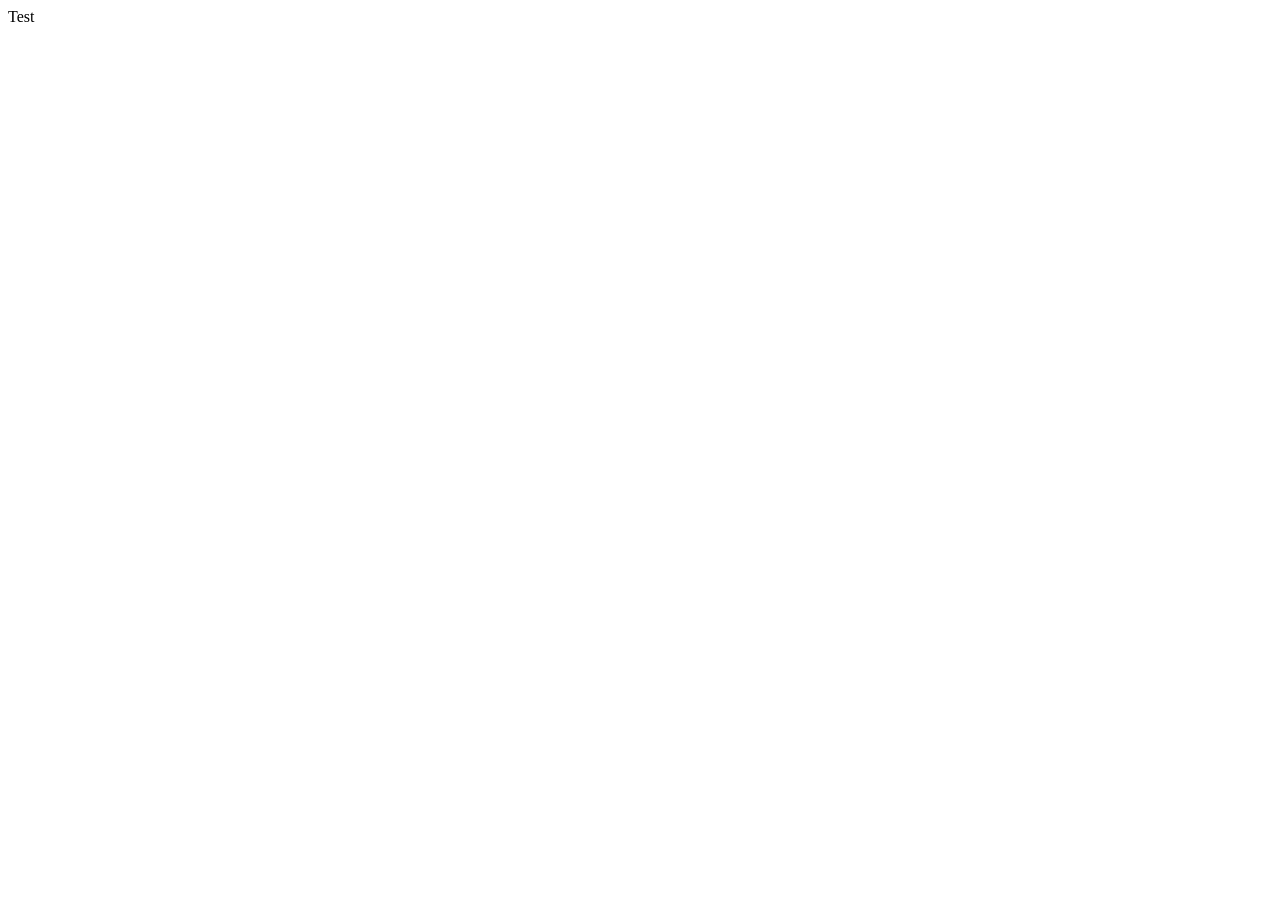
==== index.html @ 1e5e778c "Create file" ====
<!DOCTYPE html>
<html lang="de">
<head>
    <meta charset="UTF-8">
    <meta name="viewport" content="width=device-width, initial-scale=1.0">
    <title>Document</title>
</head>
<body>
    Test
</body>
</html>
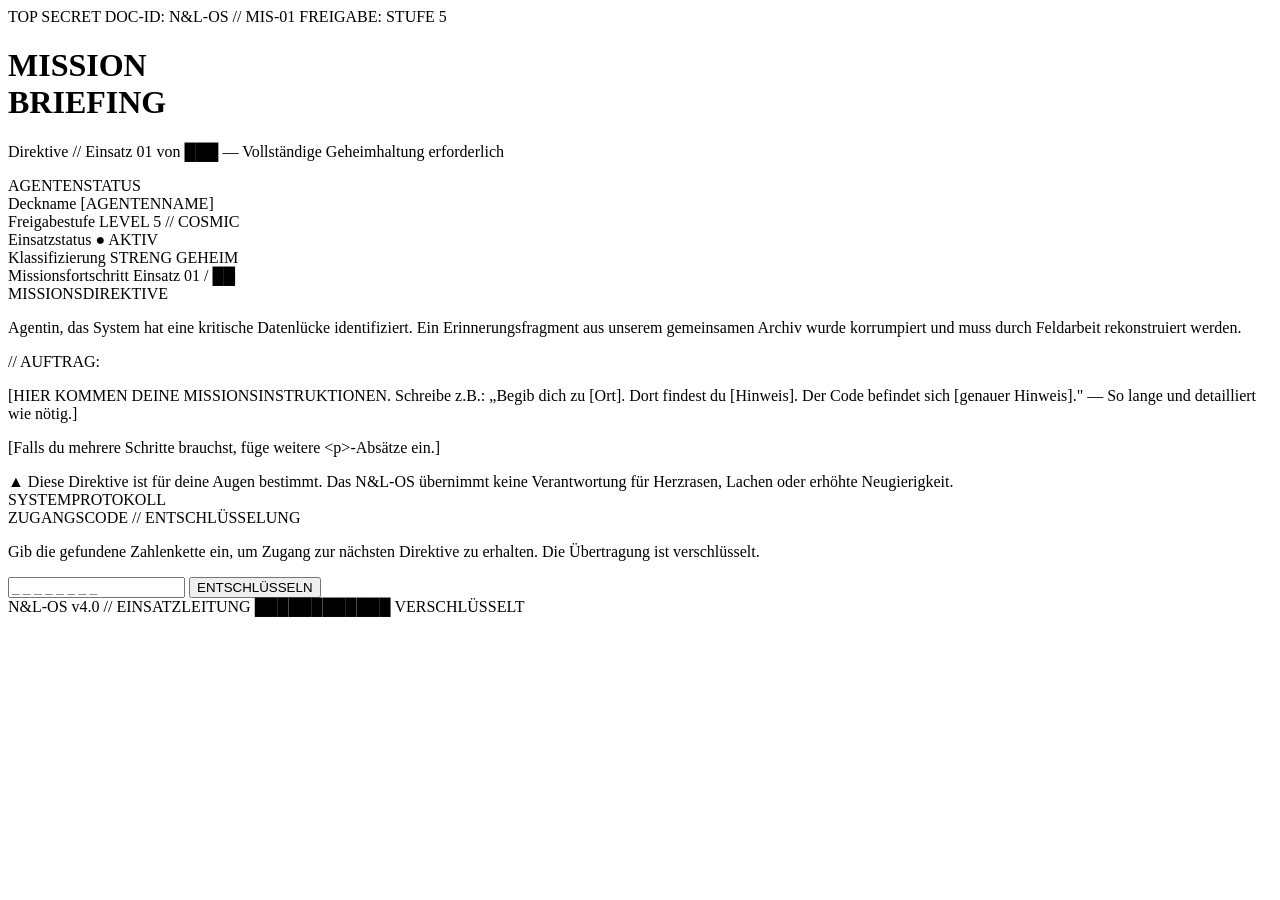
==== commit e8f4fc04: "html v1" ====
--- a/index.html
+++ b/index.html
@@ -3,9 +3,165 @@
 <head>
     <meta charset="UTF-8">
     <meta name="viewport" content="width=device-width, initial-scale=1.0">
-    <title>Document</title>
+
+    <!-- TODO: Ändere den Seitentitel nach Belieben -->
+    <title>CLASSIFIED // MISSION 01</title>
+
+    <link rel="preconnect" href="https://fonts.googleapis.com">
+    <link rel="preconnect" href="https://fonts.gstatic.com" crossorigin>
+    <link href="https://fonts.googleapis.com/css2?family=Share+Tech+Mono&family=Inter:wght@300;400;500&display=swap" rel="stylesheet">
+
+    <link rel="stylesheet" href="style.css">
 </head>
 <body>
-    Test
+
+<div class="scanlines"></div>
+
+<header>
+    <div class="header-bar">
+        <span class="stamp">TOP SECRET</span>
+
+        <!-- TODO: Ändere das Dokument-Label nach Belieben -->
+        <span class="doc-id">DOC-ID: N&L-OS // MIS-01</span>
+
+        <span class="clearance">FREIGABE: STUFE 5</span>
+    </div>
+
+    <!-- TODO: Passe den Titel an (z.B. Missionsname) -->
+    <h1>MISSION<br><span class="glow">BRIEFING</span></h1>
+
+    <p class="subtitle">
+        <!-- TODO: Untertitel anpassen - z.B. Missionscode oder kurze Beschreibung -->
+        Direktive // Einsatz 01 von <span class="redact">███</span> — Vollständige Geheimhaltung erforderlich
+    </p>
+</header>
+
+<main>
+
+    <!-- ── AGENTENSTATUS ─────────────────────────────────── -->
+    <section class="card">
+        <div class="card-label">AGENTENSTATUS</div>
+
+        <div class="agent-row">
+            <span class="col-label">Deckname</span>
+            <!-- TODO: Ersetze [AGENTENNAME] durch den Decknamen deiner Freundin,
+                 z.B. "NELL" oder einen anderen Spitznamen -->
+            <span class="col-value glow">[AGENTENNAME]</span>
+        </div>
+
+        <div class="agent-row">
+            <span class="col-label">Freigabestufe</span>
+            <span class="col-value">LEVEL 5 // COSMIC</span>
+        </div>
+
+        <div class="agent-row">
+            <span class="col-label">Einsatzstatus</span>
+            <span class="col-value blink">● AKTIV</span>
+        </div>
+
+        <div class="agent-row last">
+            <span class="col-label">Klassifizierung</span>
+            <span class="col-value">STRENG GEHEIM</span>
+        </div>
+
+        <div class="progress-block">
+            <div class="progress-labels">
+                <span>Missionsfortschritt</span>
+                <!-- TODO: Du kannst hier die Gesamtanzahl der Missionen anpassen -->
+                <span>Einsatz 01 / <span class="redact">██</span></span>
+            </div>
+            <div class="bar">
+                <!-- TODO: --target anpassen (z.B. bei 5 Missionen = 20% für Einsatz 1) -->
+                <div class="fill" style="--target: 10%"></div>
+            </div>
+        </div>
+    </section>
+
+    <!-- ── MISSIONSDIREKTIVE ─────────────────────────────── -->
+    <section class="card">
+        <div class="card-label">MISSIONSDIREKTIVE</div>
+
+        <!-- TODO: Hier die Missionsinstruktionen eintragen.
+             Erkläre deiner Freundin, was sie tun soll, um die Zahlenkette zu finden.
+             Die gefundene Zahlenkette ist dann der Code, den sie unten eingeben muss.
+
+             Tipps für Missionen:
+             - Eine Notiz unter einer bestimmten Sache verstecken
+             - Eine Zahl in einem Buch auf einer bestimmten Seite
+             - Ein Rätsel, das zur Zahl führt
+             - Eine Koordinate oder ein Datum in versteckter Form -->
+
+        <p>
+            Agentin, das System hat eine kritische Datenlücke identifiziert.
+            Ein Erinnerungsfragment aus unserem gemeinsamen Archiv wurde korrumpiert
+            und muss durch Feldarbeit rekonstruiert werden.
+        </p>
+
+        <p>
+            <span class="inline-label">// AUFTRAG:</span>
+        </p>
+
+        <p>
+            [HIER KOMMEN DEINE MISSIONSINSTRUKTIONEN. Schreibe z.B.:
+            „Begib dich zu [Ort]. Dort findest du [Hinweis]. Der Code
+            befindet sich [genauer Hinweis]." — So lange und detailliert
+            wie nötig.]
+        </p>
+
+        <p>
+            [Falls du mehrere Schritte brauchst, füge weitere &lt;p&gt;-Absätze ein.]
+        </p>
+
+        <!-- TODO: Passe die Warnung/den Hinweis am Ende nach Belieben an -->
+        <div class="warn-box">
+            <span class="warn-icon">▲</span>
+            Diese Direktive ist für deine Augen bestimmt. Das N&L-OS übernimmt
+            keine Verantwortung für Herzrasen, Lachen oder erhöhte Neugierigkeit.
+        </div>
+    </section>
+
+    <!-- ── SYSTEMPROTOKOLL ───────────────────────────────── -->
+    <section class="card">
+        <div class="card-label">SYSTEMPROTOKOLL</div>
+        <div id="terminal"></div>
+    </section>
+
+    <!-- ── ZUGANGSCODE ───────────────────────────────────── -->
+    <section class="card code-card">
+        <div class="card-label">ZUGANGSCODE // ENTSCHLÜSSELUNG</div>
+
+        <p class="code-hint">
+            Gib die gefundene Zahlenkette ein, um Zugang zur nächsten Direktive zu erhalten.
+            Die Übertragung ist verschlüsselt.
+        </p>
+
+        <div class="input-group">
+            <input
+                type="text"
+                id="codeInput"
+                inputmode="numeric"
+                placeholder="_ _ _ _ _ _ _ _"
+                autocomplete="off"
+                spellcheck="false"
+            >
+            <button id="submitBtn">ENTSCHLÜSSELN</button>
+        </div>
+
+        <div id="feedback" class="feedback" aria-live="polite"></div>
+    </section>
+
+</main>
+
+<footer>
+    <div class="footer-inner">
+        <!-- TODO: Diese Zeile kannst du nach Belieben anpassen -->
+        <span>N&L-OS v4.0 // EINSATZLEITUNG</span>
+        <span class="redact">████████████</span>
+        <span>VERSCHLÜSSELT</span>
+    </div>
+</footer>
+
+<script src="script.js"></script>
+
 </body>
 </html>
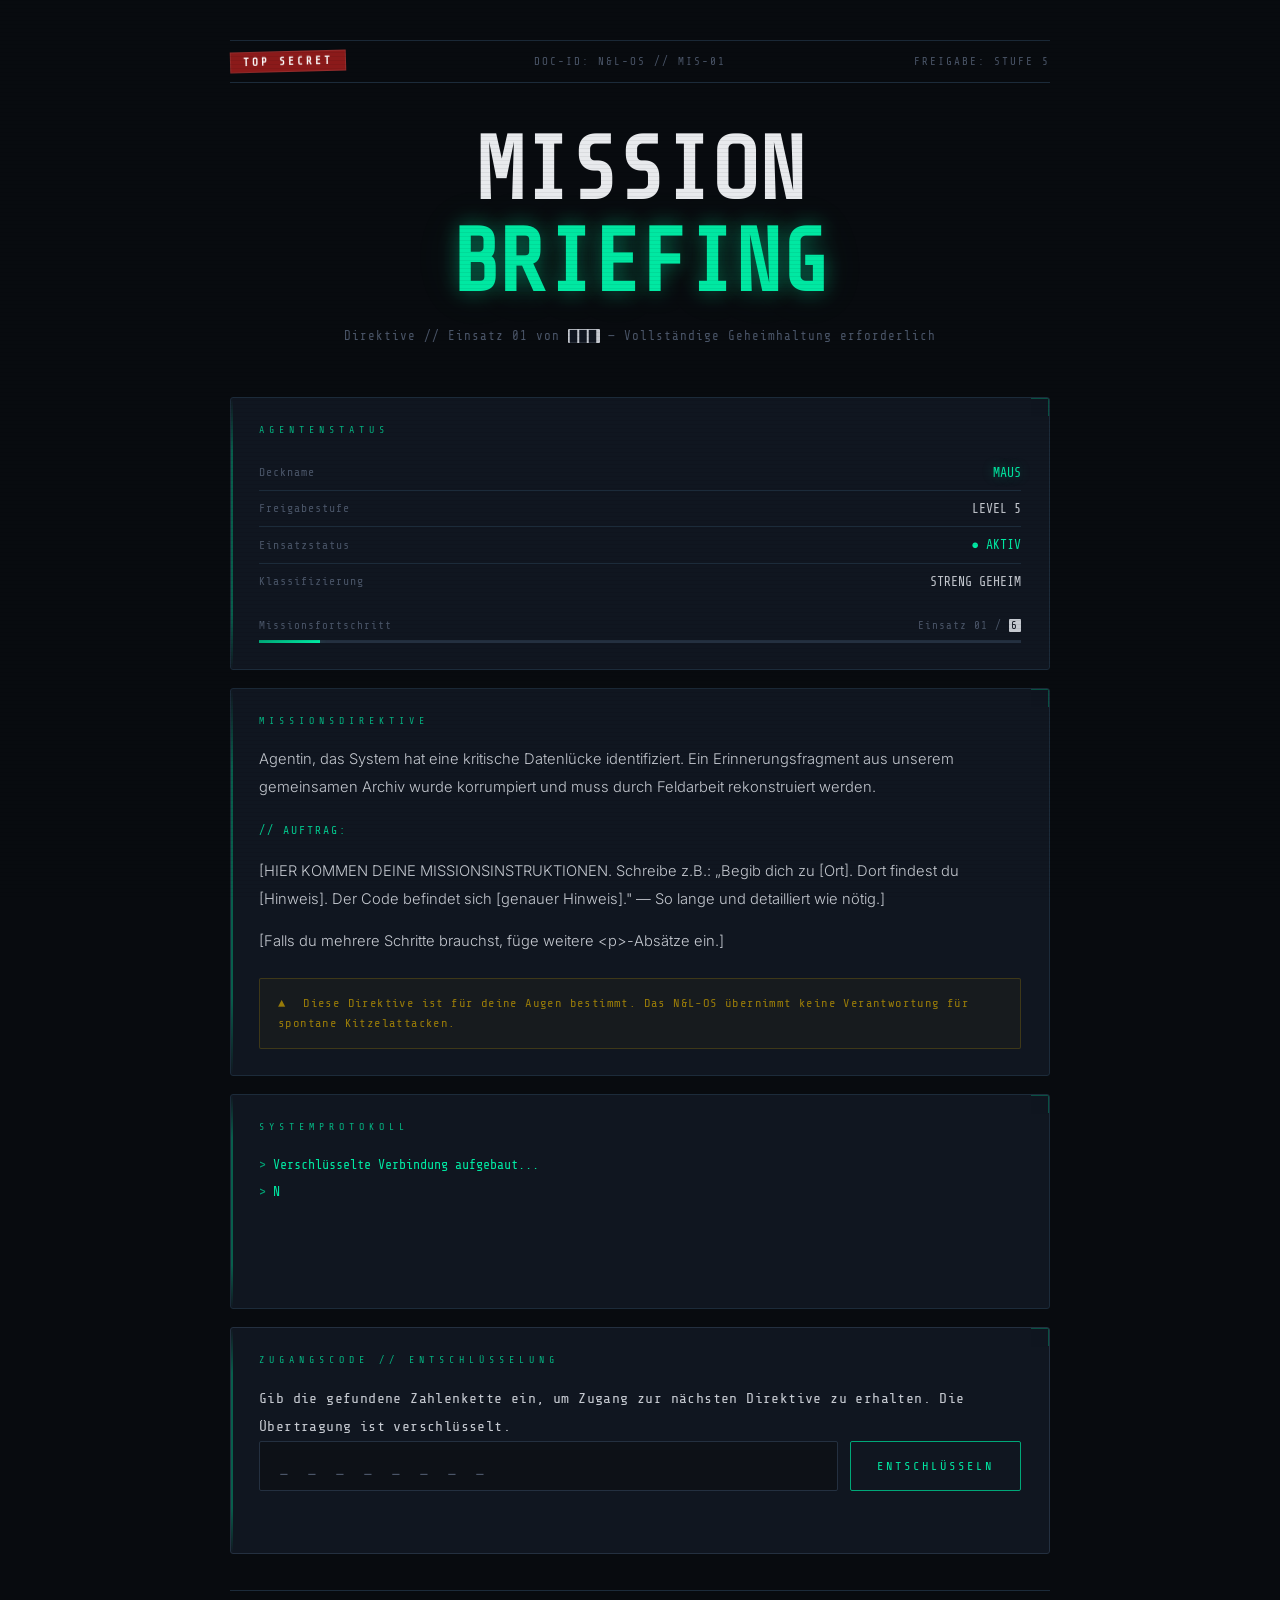
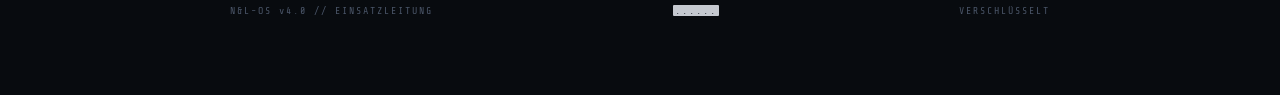
==== commit cf649ebf: "index v2" ====
--- a/index.html
+++ b/index.html
@@ -46,12 +46,12 @@
             <span class="col-label">Deckname</span>
             <!-- TODO: Ersetze [AGENTENNAME] durch den Decknamen deiner Freundin,
                  z.B. "NELL" oder einen anderen Spitznamen -->
-            <span class="col-value glow">[AGENTENNAME]</span>
+            <span class="col-value glow">MAUS</span>
         </div>
 
         <div class="agent-row">
             <span class="col-label">Freigabestufe</span>
-            <span class="col-value">LEVEL 5 // COSMIC</span>
+            <span class="col-value">LEVEL 5</span>
         </div>
 
         <div class="agent-row">
@@ -68,11 +68,11 @@
             <div class="progress-labels">
                 <span>Missionsfortschritt</span>
                 <!-- TODO: Du kannst hier die Gesamtanzahl der Missionen anpassen -->
-                <span>Einsatz 01 / <span class="redact">██</span></span>
+                <span>Einsatz 01 / <span class="redact">6</span></span>
             </div>
             <div class="bar">
                 <!-- TODO: --target anpassen (z.B. bei 5 Missionen = 20% für Einsatz 1) -->
-                <div class="fill" style="--target: 10%"></div>
+                <div class="fill" style="--target: 8%"></div>
             </div>
         </div>
     </section>
@@ -116,7 +116,7 @@
         <div class="warn-box">
             <span class="warn-icon">▲</span>
             Diese Direktive ist für deine Augen bestimmt. Das N&L-OS übernimmt
-            keine Verantwortung für Herzrasen, Lachen oder erhöhte Neugierigkeit.
+            keine Verantwortung für spontane Kitzelattacken.
         </div>
     </section>
 
@@ -156,7 +156,7 @@
     <div class="footer-inner">
         <!-- TODO: Diese Zeile kannst du nach Belieben anpassen -->
         <span>N&L-OS v4.0 // EINSATZLEITUNG</span>
-        <span class="redact">████████████</span>
+        <span class="redact">......</span>
         <span>VERSCHLÜSSELT</span>
     </div>
 </footer>
--- a/style.css
+++ b/style.css
@@ -0,0 +1,446 @@
+/* ============================================================
+   FARBPALETTE & DESIGN-VARIABLEN
+   TODO: Hier kannst du Farben anpassen:
+   --signal = Akzentfarbe (aktuell: Cyan-Grün)
+   --void   = Hintergrundfarbe (aktuell: Fast-Schwarz)
+   ============================================================ */
+:root {
+    --void:         #080B0F;
+    --deep:         #0D1117;
+    --panel:        #101620;
+    --border:       #1C2B3A;
+    --wire:         #243040;
+    --signal:       #00E8A2;
+    --signal-dim:   #00A878;
+    --signal-glow:  rgba(0, 232, 162, 0.12);
+    --paper:        #C5C9D0;
+    --paper-bright: #E8EAED;
+    --muted:        #4A5568;
+    --danger:       #FF3B30;
+    --danger-glow:  rgba(255, 59, 48, 0.12);
+    --warn:         #C9A000;
+    --stamp-red:    #8B1A1A;
+}
+
+/* ── Reset ───────────────────────────────────────────────── */
+*, *::before, *::after {
+    margin: 0;
+    padding: 0;
+    box-sizing: border-box;
+}
+
+/* ── Basis ───────────────────────────────────────────────── */
+body {
+    background: var(--void);
+    color: var(--paper);
+    font-family: 'Inter', sans-serif;
+    font-weight: 300;
+    min-height: 100vh;
+    padding: 40px 20px 80px;
+    overflow-x: hidden;
+}
+
+/* ── Scanlines-Overlay ───────────────────────────────────── */
+/* Subtile horizontale Linien für den Bildschirm-Effekt */
+.scanlines {
+    position: fixed;
+    inset: 0;
+    pointer-events: none;
+    z-index: 9999;
+    background: repeating-linear-gradient(
+        0deg,
+        transparent,
+        transparent 3px,
+        rgba(0, 0, 0, 0.06) 3px,
+        rgba(0, 0, 0, 0.06) 4px
+    );
+}
+
+/* ── Header ──────────────────────────────────────────────── */
+header {
+    max-width: 820px;
+    margin: 0 auto 50px;
+    text-align: center;
+    animation: fadeUp 0.9s ease forwards;
+}
+
+.header-bar {
+    display: flex;
+    justify-content: space-between;
+    align-items: center;
+    border-top: 1px solid var(--border);
+    border-bottom: 1px solid var(--border);
+    padding: 10px 0;
+    margin-bottom: 42px;
+    font-family: 'Share Tech Mono', monospace;
+    font-size: 0.68rem;
+    color: var(--muted);
+    letter-spacing: 2px;
+    flex-wrap: wrap;
+    gap: 8px;
+}
+
+/* Roter "TOP SECRET"-Stempel */
+.stamp {
+    background: var(--stamp-red);
+    color: #fff;
+    padding: 3px 12px;
+    font-family: 'Share Tech Mono', monospace;
+    font-size: 0.68rem;
+    font-weight: bold;
+    letter-spacing: 3px;
+    display: inline-block;
+    transform: rotate(-1.5deg);
+    border: 1px solid rgba(255, 255, 255, 0.08);
+}
+
+.doc-id  { color: var(--muted); }
+.clearance { color: var(--muted); }
+
+/* Großer Titel */
+h1 {
+    font-family: 'Share Tech Mono', monospace;
+    font-size: clamp(2.6rem, 8vw, 5.5rem);
+    line-height: 1.05;
+    letter-spacing: -1px;
+    color: var(--paper-bright);
+}
+
+h1 .glow {
+    color: var(--signal);
+    text-shadow:
+        0 0 20px rgba(0, 232, 162, 0.4),
+        0 0 50px rgba(0, 232, 162, 0.1);
+}
+
+.subtitle {
+    margin-top: 16px;
+    color: var(--muted);
+    font-family: 'Share Tech Mono', monospace;
+    font-size: 0.78rem;
+    letter-spacing: 1px;
+    line-height: 1.7;
+}
+
+/* ── Karten ──────────────────────────────────────────────── */
+main {
+    max-width: 820px;
+    margin: 0 auto;
+    display: flex;
+    flex-direction: column;
+    gap: 18px;
+}
+
+.card {
+    background: var(--panel);
+    border: 1px solid var(--border);
+    border-radius: 3px;
+    padding: 26px 28px;
+    position: relative;
+    overflow: hidden;
+    animation: fadeUp 0.9s ease forwards;
+}
+
+/* Linker Akzentstreifen */
+.card::before {
+    content: '';
+    position: absolute;
+    top: 0; left: 0;
+    width: 2px;
+    height: 100%;
+    background: linear-gradient(
+        180deg,
+        transparent,
+        var(--signal-dim) 20%,
+        var(--signal-dim) 80%,
+        transparent
+    );
+    opacity: 0.5;
+}
+
+/* Subtile Ecke oben-rechts */
+.card::after {
+    content: '';
+    position: absolute;
+    top: 0; right: 0;
+    width: 18px;
+    height: 18px;
+    border-top: 1px solid var(--signal-dim);
+    border-right: 1px solid var(--signal-dim);
+    opacity: 0.4;
+}
+
+/* Karten-Beschriftung (Kategorie oben) */
+.card-label {
+    font-family: 'Share Tech Mono', monospace;
+    font-size: 0.62rem;
+    letter-spacing: 5px;
+    color: var(--signal);
+    opacity: 0.75;
+    margin-bottom: 20px;
+}
+
+/* ── Agentenstatus-Reihen ────────────────────────────────── */
+.agent-row {
+    display: flex;
+    justify-content: space-between;
+    align-items: center;
+    padding: 10px 0;
+    border-bottom: 1px solid var(--border);
+    font-family: 'Share Tech Mono', monospace;
+    font-size: 0.82rem;
+}
+
+.agent-row.last { border-bottom: none; }
+
+.col-label {
+    color: var(--muted);
+    font-size: 0.72rem;
+    letter-spacing: 1px;
+}
+
+.col-value { color: var(--paper); }
+
+.glow {
+    color: var(--signal);
+    text-shadow: 0 0 12px rgba(0, 232, 162, 0.35);
+}
+
+/* Blinkender Aktiv-Status */
+.blink {
+    color: var(--signal);
+    animation: blink 1.4s step-end infinite;
+}
+
+/* Fortschrittsbalken */
+.progress-block  { margin-top: 20px; }
+
+.progress-labels {
+    display: flex;
+    justify-content: space-between;
+    font-family: 'Share Tech Mono', monospace;
+    font-size: 0.68rem;
+    color: var(--muted);
+    letter-spacing: 1px;
+    margin-bottom: 8px;
+}
+
+.bar {
+    height: 3px;
+    background: var(--wire);
+    border-radius: 0;
+    overflow: hidden;
+}
+
+.fill {
+    height: 100%;
+    width: 0;
+    background: linear-gradient(90deg, var(--signal-dim), var(--signal));
+    box-shadow: 0 0 8px rgba(0, 232, 162, 0.3);
+    animation: fillBar 2.2s ease forwards;
+}
+
+/* ── Missionsdirektive ───────────────────────────────────── */
+.card p {
+    line-height: 1.9;
+    margin-bottom: 14px;
+    color: var(--paper);
+    font-size: 0.92rem;
+    font-weight: 300;
+}
+
+.card p:last-of-type { margin-bottom: 0; }
+
+/* Inline-Kategorie-Label innerhalb des Textes */
+.inline-label {
+    font-family: 'Share Tech Mono', monospace;
+    font-size: 0.72rem;
+    color: var(--signal);
+    letter-spacing: 2px;
+    opacity: 0.85;
+}
+
+/* Warn-/Hinweis-Box */
+.warn-box {
+    margin-top: 22px;
+    padding: 14px 18px;
+    border: 1px solid rgba(201, 160, 0, 0.22);
+    background: rgba(201, 160, 0, 0.04);
+    font-family: 'Share Tech Mono', monospace;
+    font-size: 0.76rem;
+    color: rgba(201, 160, 0, 0.72);
+    border-radius: 2px;
+    letter-spacing: 0.4px;
+    line-height: 1.7;
+}
+
+.warn-icon { margin-right: 10px; }
+
+/* ── Zensur-Balken ("REDACT") ────────────────────────────── */
+/* Text ist gleiche Farbe wie Hintergrund → unsichtbar unter schwarzem Balken */
+.redact {
+    background: var(--paper);
+    color: var(--panel);
+    border-radius: 1px;
+    letter-spacing: 2px;
+    padding: 0 2px;
+    user-select: none;
+    cursor: not-allowed;
+}
+
+/* ── Terminal ────────────────────────────────────────────── */
+#terminal {
+    font-family: 'Share Tech Mono', monospace;
+    font-size: 0.83rem;
+    min-height: 130px;
+    line-height: 2;
+    color: var(--signal);
+}
+
+#terminal .dim { color: var(--signal-dim); }
+
+/* ── Zugangscode-Eingabe ─────────────────────────────────── */
+.code-card { border-color: var(--wire); }
+
+.code-hint {
+    font-family: 'Share Tech Mono', monospace;
+    font-size: 0.75rem;
+    color: var(--muted);
+    line-height: 1.7;
+    margin-bottom: 22px;
+    letter-spacing: 0.4px;
+}
+
+.input-group {
+    display: flex;
+    gap: 12px;
+    flex-wrap: wrap;
+}
+
+#codeInput {
+    flex: 1;
+    min-width: 200px;
+    background: var(--deep);
+    border: 1px solid var(--wire);
+    border-radius: 2px;
+    padding: 14px 20px;
+    color: var(--signal);
+    font-family: 'Share Tech Mono', monospace;
+    font-size: 1.1rem;
+    letter-spacing: 8px;
+    outline: none;
+    transition: border-color 0.25s, box-shadow 0.25s;
+    caret-color: var(--signal);
+}
+
+#codeInput:focus {
+    border-color: var(--signal-dim);
+    box-shadow:
+        0 0 0 1px var(--signal-dim),
+        0 0 18px var(--signal-glow);
+}
+
+#codeInput::placeholder {
+    color: var(--muted);
+    letter-spacing: 6px;
+    font-size: 0.9rem;
+}
+
+/* Eingabe bei Fehler rot umrahmen */
+#codeInput.input-error {
+    border-color: var(--danger);
+    box-shadow: 0 0 0 1px var(--danger), 0 0 14px var(--danger-glow);
+}
+
+#submitBtn {
+    background: transparent;
+    border: 1px solid var(--signal-dim);
+    color: var(--signal);
+    font-family: 'Share Tech Mono', monospace;
+    font-size: 0.75rem;
+    letter-spacing: 3px;
+    padding: 14px 26px;
+    border-radius: 2px;
+    cursor: pointer;
+    transition: background 0.2s, box-shadow 0.2s;
+    white-space: nowrap;
+}
+
+#submitBtn:hover {
+    background: var(--signal-glow);
+    box-shadow: 0 0 14px var(--signal-glow);
+}
+
+#submitBtn:disabled {
+    opacity: 0.4;
+    cursor: not-allowed;
+}
+
+/* Feedback-Nachricht unter dem Eingabefeld */
+.feedback {
+    margin-top: 14px;
+    font-family: 'Share Tech Mono', monospace;
+    font-size: 0.78rem;
+    min-height: 22px;
+    letter-spacing: 1px;
+}
+
+.feedback.error   { color: var(--danger); animation: shake 0.4s ease; }
+.feedback.success { color: var(--signal); }
+
+/* ── Footer ──────────────────────────────────────────────── */
+footer {
+    max-width: 820px;
+    margin: 36px auto 0;
+    border-top: 1px solid var(--border);
+    padding-top: 14px;
+}
+
+.footer-inner {
+    display: flex;
+    justify-content: space-between;
+    font-family: 'Share Tech Mono', monospace;
+    font-size: 0.62rem;
+    color: var(--muted);
+    letter-spacing: 2px;
+    flex-wrap: wrap;
+    gap: 8px;
+}
+
+/* ── Animationen ─────────────────────────────────────────── */
+@keyframes fillBar {
+    from  { width: 0; }
+    to    { width: var(--target); }
+}
+
+@keyframes blink {
+    0%, 100% { opacity: 1; }
+    50%       { opacity: 0.1; }
+}
+
+@keyframes shake {
+    0%, 100% { transform: translateX(0); }
+    20%       { transform: translateX(-7px); }
+    40%       { transform: translateX(7px); }
+    60%       { transform: translateX(-4px); }
+    80%       { transform: translateX(4px); }
+}
+
+@keyframes fadeUp {
+    from { opacity: 0; transform: translateY(14px); }
+    to   { opacity: 1; transform: translateY(0); }
+}
+
+/* ── Responsive ──────────────────────────────────────────── */
+@media (max-width: 500px) {
+    body { padding: 24px 14px 60px; }
+
+    .header-bar {
+        flex-direction: column;
+        align-items: flex-start;
+        gap: 6px;
+    }
+
+    .input-group { flex-direction: column; }
+    #submitBtn   { width: 100%; text-align: center; }
+}
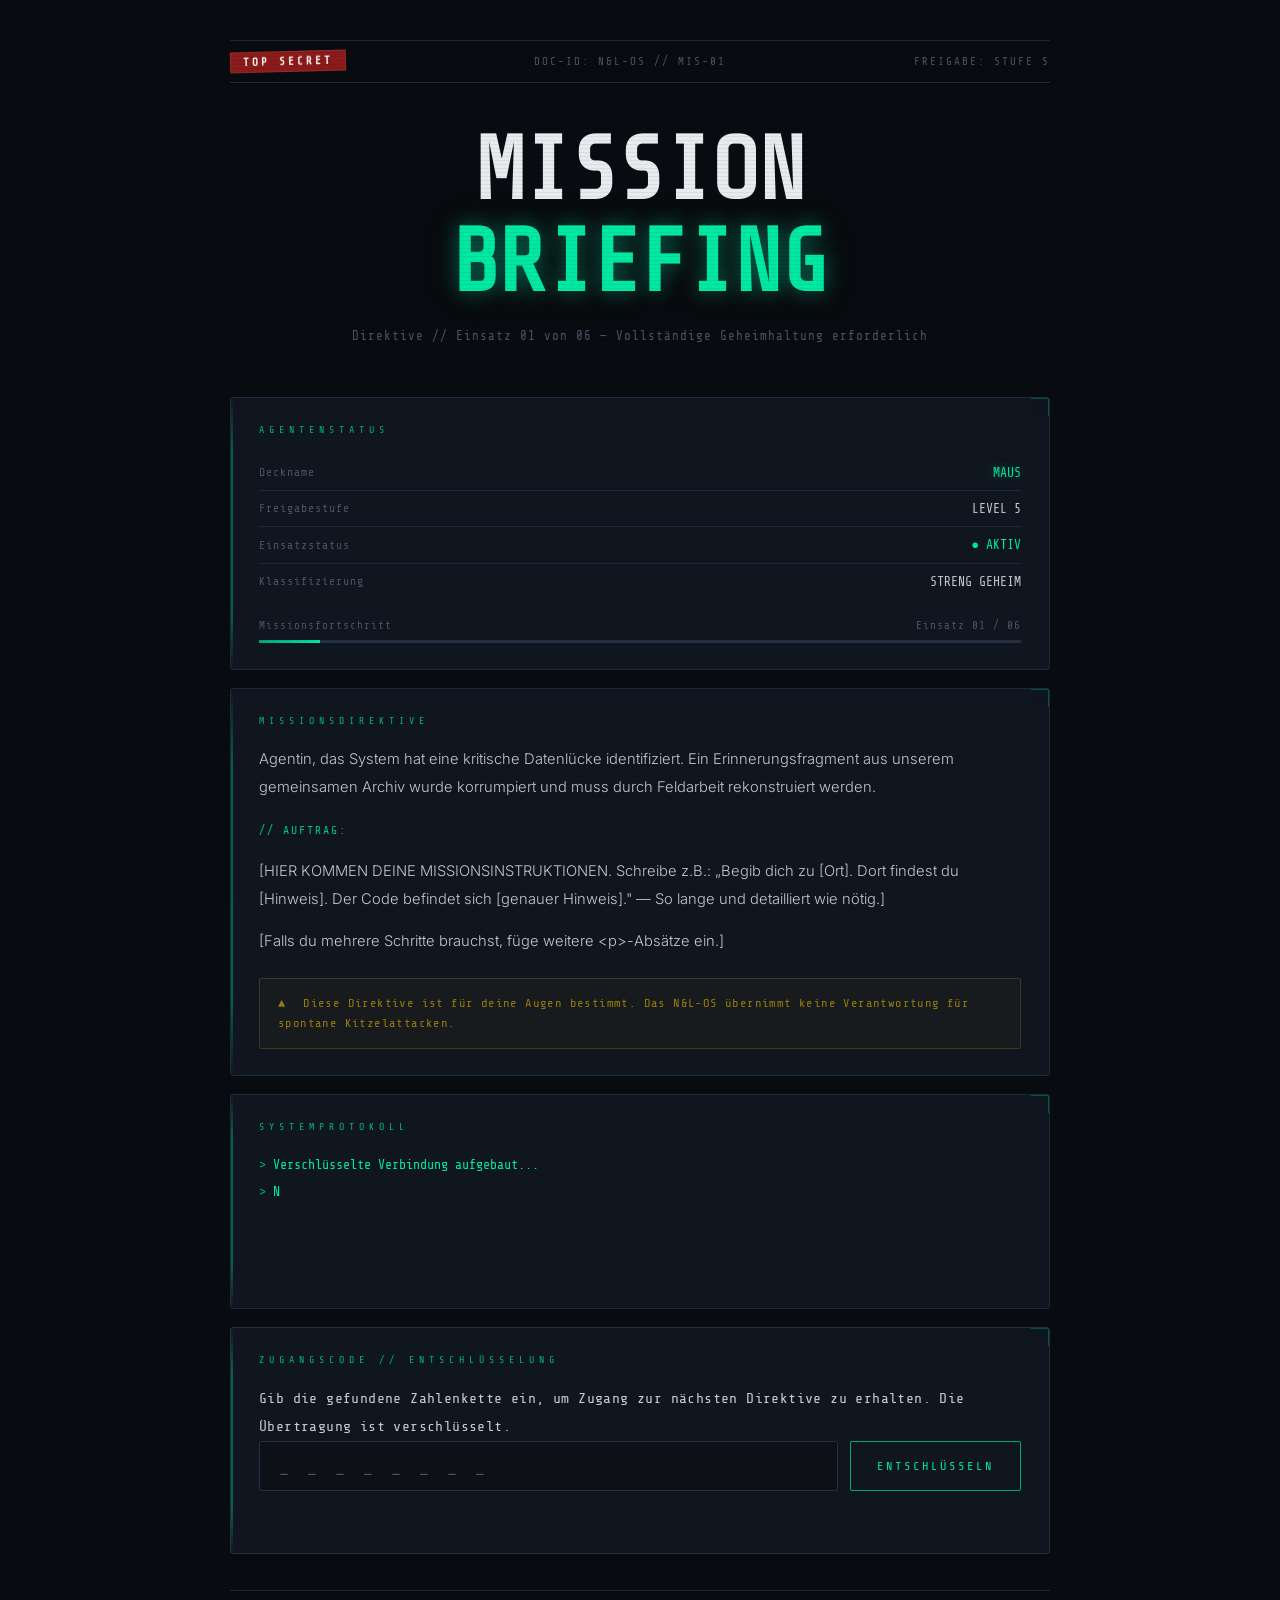
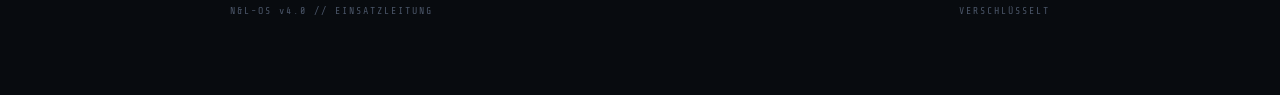
==== commit 9308bb5a: "index v3" ====
--- a/index.html
+++ b/index.html
@@ -32,7 +32,7 @@
 
     <p class="subtitle">
         <!-- TODO: Untertitel anpassen - z.B. Missionscode oder kurze Beschreibung -->
-        Direktive // Einsatz 01 von <span class="redact">███</span> — Vollständige Geheimhaltung erforderlich
+        Direktive // Einsatz 01 von 06 — Vollständige Geheimhaltung erforderlich
     </p>
 </header>
 
@@ -68,7 +68,7 @@
             <div class="progress-labels">
                 <span>Missionsfortschritt</span>
                 <!-- TODO: Du kannst hier die Gesamtanzahl der Missionen anpassen -->
-                <span>Einsatz 01 / <span class="redact">6</span></span>
+                <span>Einsatz 01 / 06</span>
             </div>
             <div class="bar">
                 <!-- TODO: --target anpassen (z.B. bei 5 Missionen = 20% für Einsatz 1) -->
@@ -156,7 +156,6 @@
     <div class="footer-inner">
         <!-- TODO: Diese Zeile kannst du nach Belieben anpassen -->
         <span>N&L-OS v4.0 // EINSATZLEITUNG</span>
-        <span class="redact">......</span>
         <span>VERSCHLÜSSELT</span>
     </div>
 </footer>
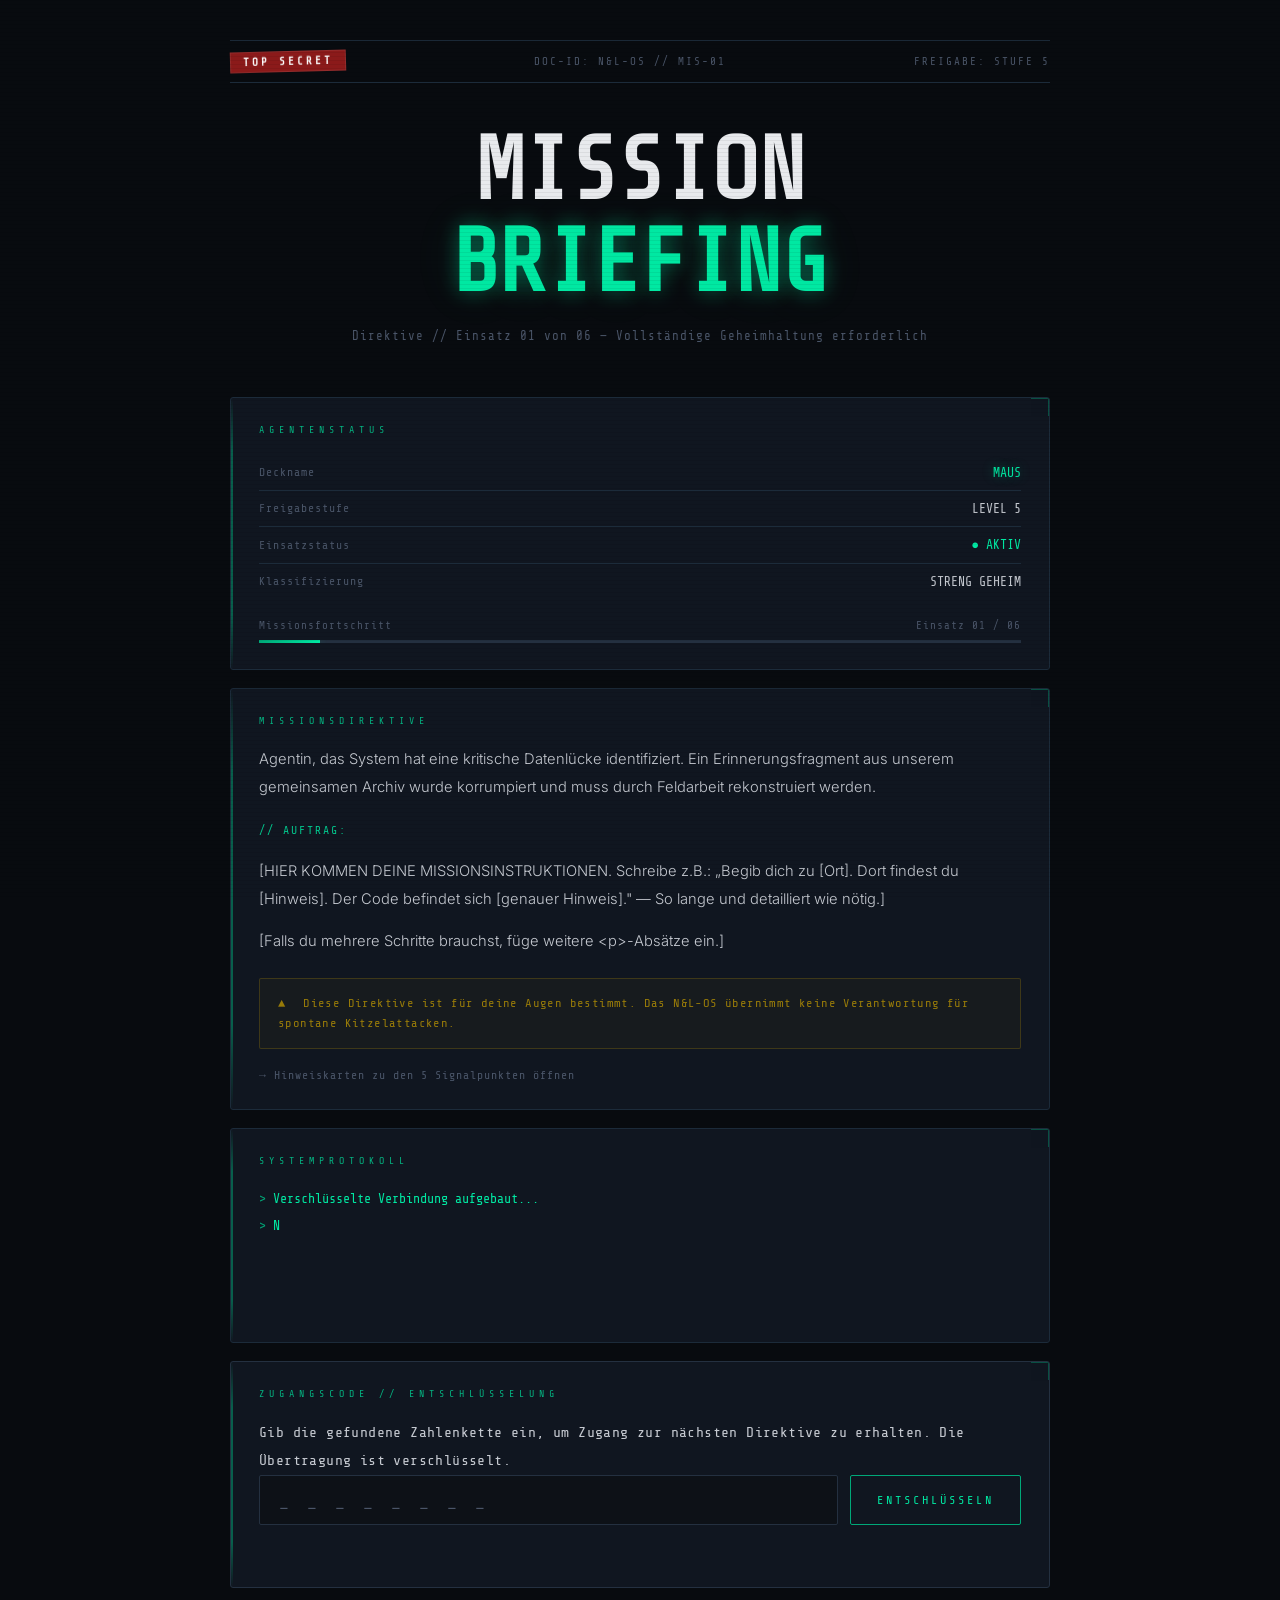
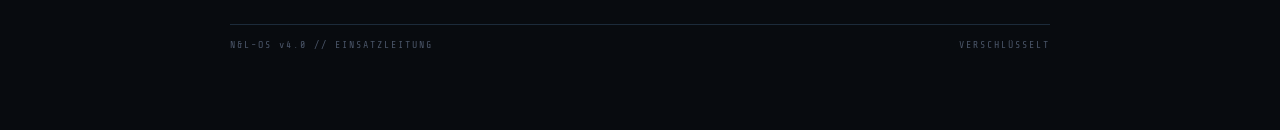
==== commit 8106d525: "add link to hints" ====
--- a/index.html
+++ b/index.html
@@ -118,6 +118,7 @@
             Diese Direktive ist für deine Augen bestimmt. Das N&L-OS übernimmt
             keine Verantwortung für spontane Kitzelattacken.
         </div>
+        <a href="hinweise.html" class="back-link" style="margin-top:20px;">&rarr; Hinweiskarten zu den 5 Signalpunkten öffnen</a>
     </section>
 
     <!-- ── SYSTEMPROTOKOLL ───────────────────────────────── -->
--- a/style.css
+++ b/style.css
@@ -431,6 +431,154 @@
     to   { opacity: 1; transform: translateY(0); }
 }
 
+/* ============================================================
+   HINWEISKARTEN-SEITE (hinweise.html)
+   ============================================================ */
+
+/* Zurück-Link im Header */
+.back-link {
+    display: inline-block;
+    margin-top: 18px;
+    font-family: 'Share Tech Mono', monospace;
+    font-size: 0.72rem;
+    letter-spacing: 1px;
+    color: var(--muted);
+    text-decoration: none;
+    border-bottom: 1px solid transparent;
+    transition: color 0.2s, border-color 0.2s;
+}
+
+.back-link:hover {
+    color: var(--signal);
+    border-color: var(--signal-dim);
+}
+
+/* Liste der Hinweis-Einträge */
+.hint-list {
+    display: flex;
+    flex-direction: column;
+    gap: 16px;
+    margin-top: 4px;
+}
+
+/* Einzelner Hinweis-Eintrag: Index | Text | Bild — wie eine Tabellenzeile */
+.hint-entry {
+    background: var(--panel);
+    border: 1px solid var(--border);
+    border-radius: 3px;
+    padding: 22px 24px;
+    display: grid;
+    grid-template-columns: 56px 1fr 170px;
+    gap: 22px;
+    align-items: start;
+    position: relative;
+    overflow: hidden;
+    animation: fadeUp 0.9s ease forwards;
+}
+
+.hint-entry::before {
+    content: '';
+    position: absolute;
+    top: 0; left: 0;
+    width: 2px;
+    height: 100%;
+    background: var(--signal-dim);
+    opacity: 0.4;
+}
+
+/* Große Indexnummer links */
+.hint-index {
+    font-family: 'Share Tech Mono', monospace;
+    font-size: 2.1rem;
+    font-weight: 700;
+    color: var(--signal);
+    opacity: 0.85;
+    line-height: 1;
+    text-shadow: 0 0 16px rgba(0, 232, 162, 0.25);
+}
+
+.hint-content { min-width: 0; }
+
+.hint-label {
+    font-family: 'Share Tech Mono', monospace;
+    font-size: 0.62rem;
+    letter-spacing: 3px;
+    color: var(--muted);
+    margin-bottom: 10px;
+}
+
+.hint-text {
+    font-size: 0.92rem;
+    line-height: 1.85;
+    color: var(--paper);
+    font-weight: 300;
+}
+
+/* Bild-Slot rechts */
+.hint-image {
+    width: 170px;
+    height: 130px;
+    border-radius: 2px;
+    overflow: hidden;
+    border: 1px solid var(--wire);
+}
+
+.hint-image img {
+    width: 100%;
+    height: 100%;
+    object-fit: cover;
+    display: block;
+}
+
+/* Platzhalter, solange kein Bild eingefügt wurde */
+.image-placeholder {
+    width: 100%;
+    height: 100%;
+    display: flex;
+    align-items: center;
+    justify-content: center;
+    text-align: center;
+    background:
+        repeating-linear-gradient(
+            135deg,
+            var(--deep),
+            var(--deep) 8px,
+            var(--panel) 8px,
+            var(--panel) 16px
+        );
+    border: 1px dashed var(--wire);
+    color: var(--muted);
+    font-family: 'Share Tech Mono', monospace;
+    font-size: 0.6rem;
+    letter-spacing: 1.5px;
+    line-height: 1.6;
+}
+
+/* Zurück-Button unten */
+.back-container {
+    text-align: center;
+    margin: 40px 0 10px;
+}
+
+.back-btn {
+    display: inline-block;
+    background: transparent;
+    border: 1px solid var(--signal-dim);
+    color: var(--signal);
+    font-family: 'Share Tech Mono', monospace;
+    font-size: 0.75rem;
+    letter-spacing: 3px;
+    padding: 14px 32px;
+    border-radius: 2px;
+    text-decoration: none;
+    transition: background 0.2s, box-shadow 0.2s;
+}
+
+.back-btn:hover {
+    background: var(--signal-glow);
+    box-shadow: 0 0 14px var(--signal-glow);
+}
+
 /* ── Responsive ──────────────────────────────────────────── */
 @media (max-width: 500px) {
     body { padding: 24px 14px 60px; }
@@ -444,3 +592,17 @@
     .input-group { flex-direction: column; }
     #submitBtn   { width: 100%; text-align: center; }
 }
+
+@media (max-width: 640px) {
+    .hint-entry {
+        grid-template-columns: 40px 1fr;
+    }
+
+    .hint-index { font-size: 1.5rem; }
+
+    .hint-image {
+        grid-column: 1 / -1;
+        width: 100%;
+        height: 160px;
+    }
+}
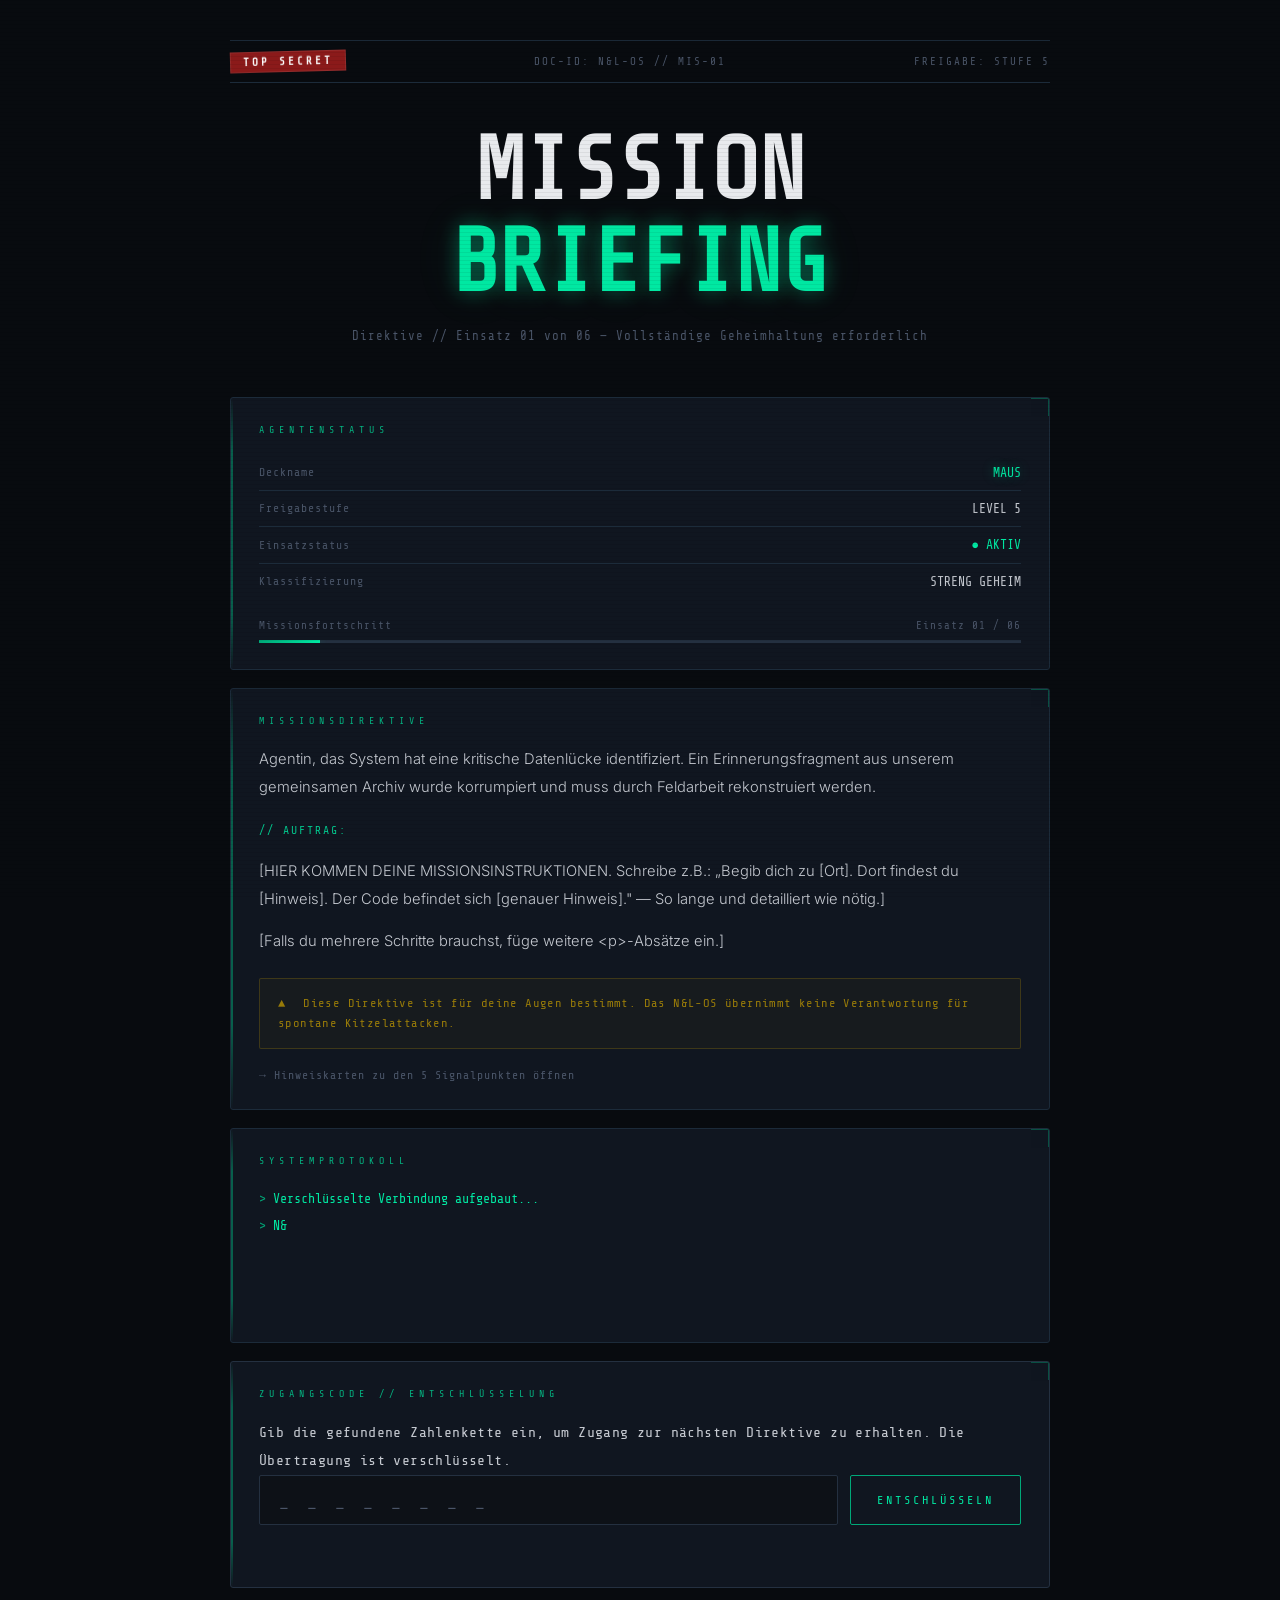
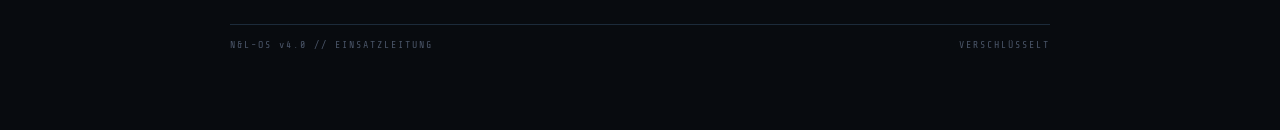
==== commit a92fdf16: "change link to hints" ====
--- a/index.html
+++ b/index.html
@@ -118,7 +118,7 @@
             Diese Direktive ist für deine Augen bestimmt. Das N&L-OS übernimmt
             keine Verantwortung für spontane Kitzelattacken.
         </div>
-        <a href="hinweise.html" class="back-link" style="margin-top:20px;">&rarr; Hinweiskarten zu den 5 Signalpunkten öffnen</a>
+        <a href="hinweise" class="back-link" style="margin-top:20px;">&rarr; Hinweiskarten zu den 5 Signalpunkten öffnen</a>
     </section>
 
     <!-- ── SYSTEMPROTOKOLL ───────────────────────────────── -->
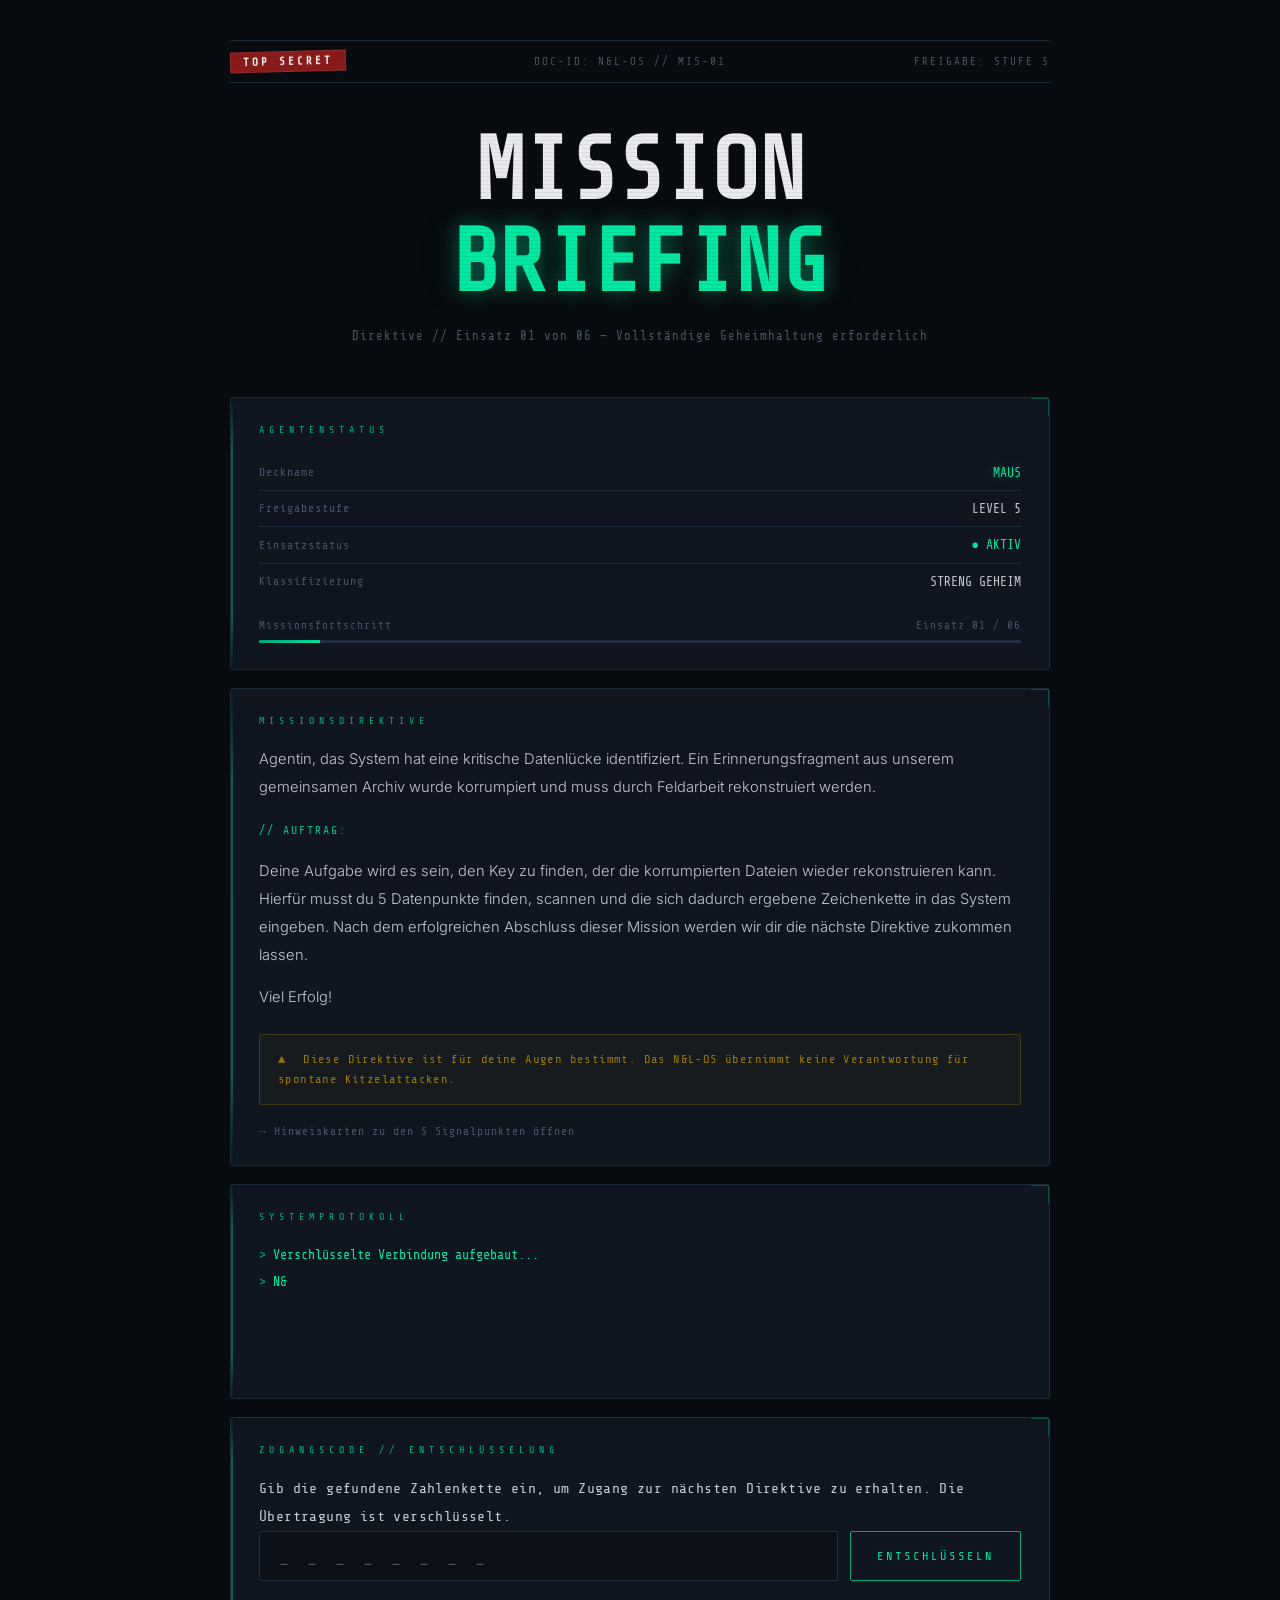
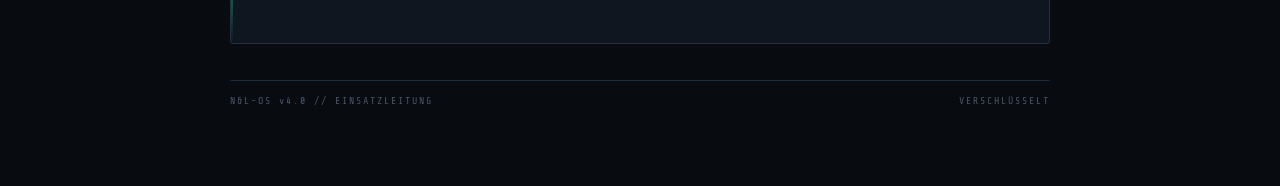
==== commit 46f9ad6f: "change info text" ====
--- a/index.html
+++ b/index.html
@@ -102,14 +102,13 @@
         </p>
 
         <p>
-            [HIER KOMMEN DEINE MISSIONSINSTRUKTIONEN. Schreibe z.B.:
-            „Begib dich zu [Ort]. Dort findest du [Hinweis]. Der Code
-            befindet sich [genauer Hinweis]." — So lange und detailliert
-            wie nötig.]
+            Deine Aufgabe wird es sein, den Key zu finden, der die korrumpierten Dateien wieder rekonstruieren kann. 
+            Hierfür musst du 5 Datenpunkte finden, scannen und die sich dadurch ergebene Zeichenkette in das System eingeben. 
+            Nach dem erfolgreichen Abschluss dieser Mission werden wir dir die nächste Direktive zukommen lassen.
         </p>
 
         <p>
-            [Falls du mehrere Schritte brauchst, füge weitere &lt;p&gt;-Absätze ein.]
+            Viel Erfolg!
         </p>
 
         <!-- TODO: Passe die Warnung/den Hinweis am Ende nach Belieben an -->
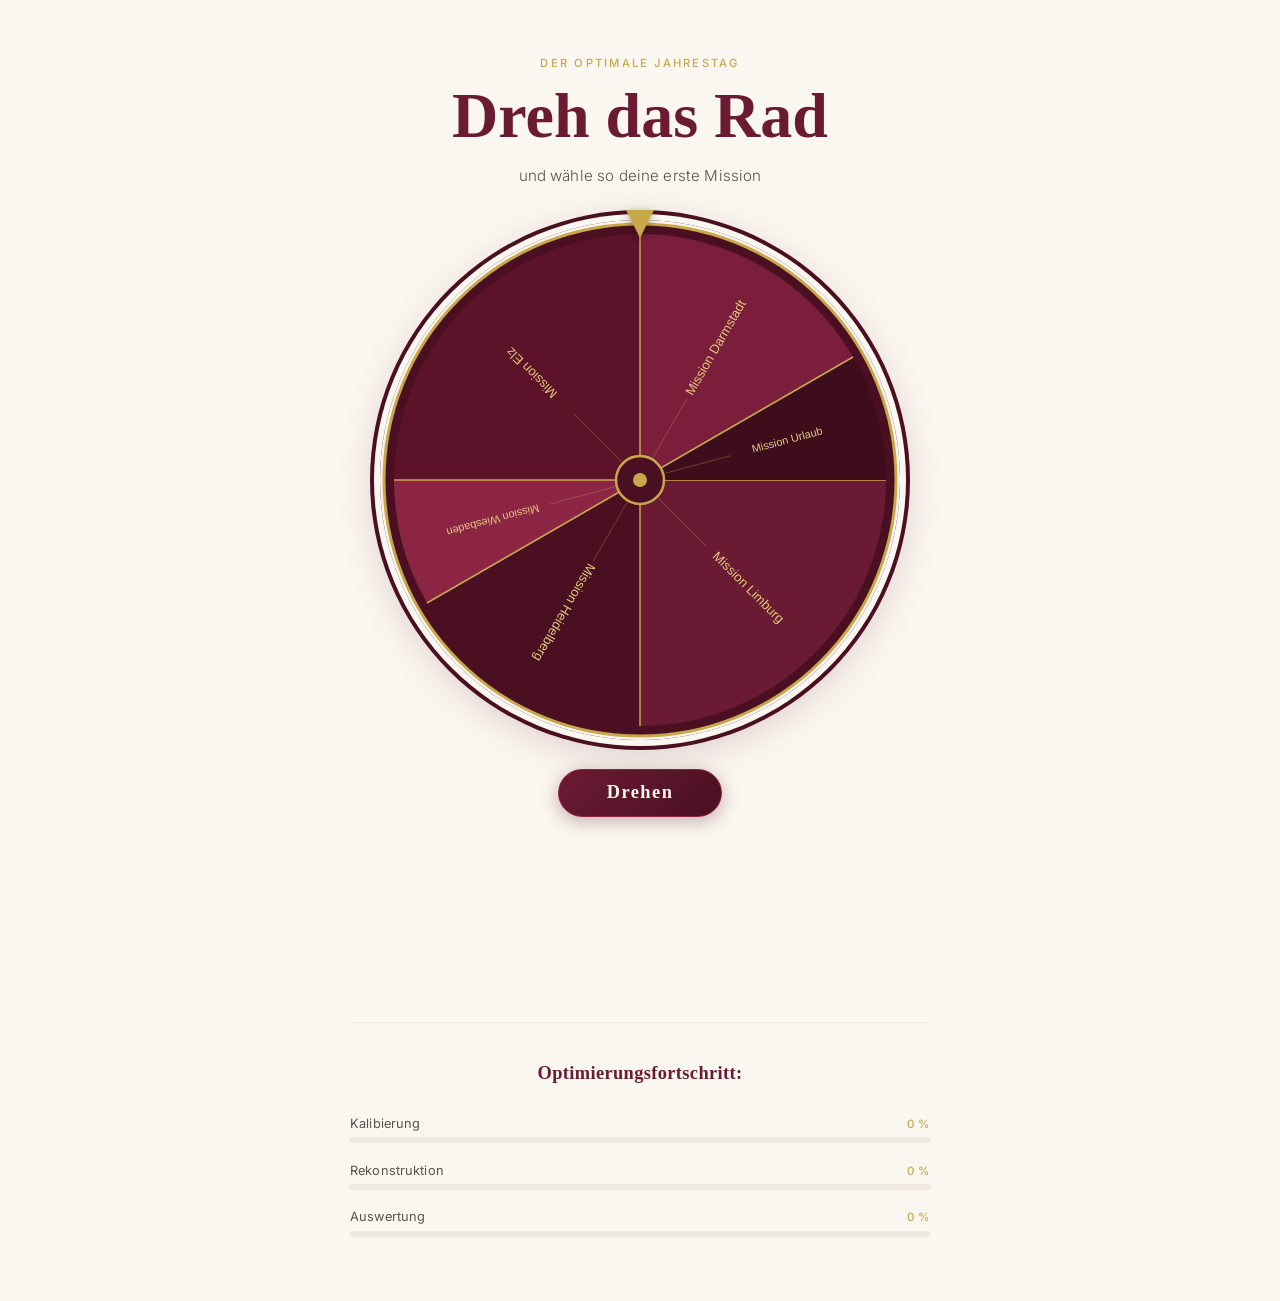
==== commit c747956c: "Add files via upload" ====
--- a/index.html
+++ b/index.html
@@ -1,166 +1,83 @@
 <!DOCTYPE html>
 <html lang="de">
 <head>
-    <meta charset="UTF-8">
-    <meta name="viewport" content="width=device-width, initial-scale=1.0">
-
-    <!-- TODO: Ändere den Seitentitel nach Belieben -->
-    <title>CLASSIFIED // MISSION 01</title>
-
-    <link rel="preconnect" href="https://fonts.googleapis.com">
-    <link rel="preconnect" href="https://fonts.gstatic.com" crossorigin>
-    <link href="https://fonts.googleapis.com/css2?family=Share+Tech+Mono&family=Inter:wght@300;400;500&display=swap" rel="stylesheet">
-
-    <link rel="stylesheet" href="style.css">
+  <meta charset="UTF-8" />
+  <meta name="viewport" content="width=device-width, initial-scale=1.0" />
+  <title>Glücksrad</title>
+  <link rel="preconnect" href="https://fonts.googleapis.com" />
+  <link rel="preconnect" href="https://fonts.gstatic.com" crossorigin />
+  <link href="https://fonts.googleapis.com/css2?family=Cormorant+Garant:ital,wght@0,400;0,600;0,700;1,400&family=Inter:wght@300;400;500&display=swap" rel="stylesheet" />
+  <link rel="stylesheet" href="style.css" />
 </head>
 <body>
 
-<div class="scanlines"></div>
+  <header>
+    <p class="eyebrow">Der optimale Jahrestag</p>
+    <h1>Dreh das Rad</h1>
+    <p class="subtitle">und wähle so deine erste Mission</p>
+  </header>
 
-<header>
-    <div class="header-bar">
-        <span class="stamp">TOP SECRET</span>
+  <main>
+    <div class="wheel-wrapper">
+      <!-- Pointer -->
+      <div class="pointer"></div>
 
-        <!-- TODO: Ändere das Dokument-Label nach Belieben -->
-        <span class="doc-id">DOC-ID: N&L-OS // MIS-01</span>
+      <!-- Canvas -->
+      <canvas id="wheelCanvas" width="520" height="520"></canvas>
 
-        <span class="clearance">FREIGABE: STUFE 5</span>
+      <!-- Spin button -->
+      <button id="spinBtn" class="spin-btn">Drehen</button>
     </div>
 
-    <!-- TODO: Passe den Titel an (z.B. Missionsname) -->
-    <h1>MISSION<br><span class="glow">BRIEFING</span></h1>
+    <!-- Result display -->
+    <div class="result-area" id="resultArea">
+      <div class="result-inner">
+        <p class="result-label">Deine nächste Mission:</p>
+        <h2 class="result-title" id="resultTitle"></h2>
+        <p class="result-subtext" id="resultSubtext"></p>
+      </div>
+    </div>
+  </main>
 
-    <p class="subtitle">
-        <!-- TODO: Untertitel anpassen - z.B. Missionscode oder kurze Beschreibung -->
-        Direktive // Einsatz 01 von 06 — Vollständige Geheimhaltung erforderlich
-    </p>
-</header>
+  <footer>
+    <div class="progress-section">
+      <p class="progress-heading">Optimierungsfortschritt:</p>
+      <div class="progress-list">
 
-<main>
-
-    <!-- ── AGENTENSTATUS ─────────────────────────────────── -->
-    <section class="card">
-        <div class="card-label">AGENTENSTATUS</div>
-
-        <div class="agent-row">
-            <span class="col-label">Deckname</span>
-            <!-- TODO: Ersetze [AGENTENNAME] durch den Decknamen deiner Freundin,
-                 z.B. "NELL" oder einen anderen Spitznamen -->
-            <span class="col-value glow">MAUS</span>
+        <div class="progress-item">
+          <div class="progress-meta">
+            <span class="progress-label">Kalibierung</span>
+            <span class="progress-value">0 %</span>
+          </div>
+          <div class="progress-track">
+            <div class="progress-bar" style="--fill: 0%"></div>
+          </div>
         </div>
 
-        <div class="agent-row">
-            <span class="col-label">Freigabestufe</span>
-            <span class="col-value">LEVEL 5</span>
+        <div class="progress-item">
+          <div class="progress-meta">
+            <span class="progress-label">Rekonstruktion</span>
+            <span class="progress-value">0 %</span>
+          </div>
+          <div class="progress-track">
+            <div class="progress-bar" style="--fill: 0%"></div>
+          </div>
         </div>
 
-        <div class="agent-row">
-            <span class="col-label">Einsatzstatus</span>
-            <span class="col-value blink">● AKTIV</span>
+        <div class="progress-item">
+          <div class="progress-meta">
+            <span class="progress-label">Auswertung</span>
+            <span class="progress-value">0 %</span>
+          </div>
+          <div class="progress-track">
+            <div class="progress-bar" style="--fill: 0%"></div>
+          </div>
         </div>
 
-        <div class="agent-row last">
-            <span class="col-label">Klassifizierung</span>
-            <span class="col-value">STRENG GEHEIM</span>
-        </div>
+      </div>
+    </div>
+  </footer>
 
-        <div class="progress-block">
-            <div class="progress-labels">
-                <span>Missionsfortschritt</span>
-                <!-- TODO: Du kannst hier die Gesamtanzahl der Missionen anpassen -->
-                <span>Einsatz 01 / 06</span>
-            </div>
-            <div class="bar">
-                <!-- TODO: --target anpassen (z.B. bei 5 Missionen = 20% für Einsatz 1) -->
-                <div class="fill" style="--target: 8%"></div>
-            </div>
-        </div>
-    </section>
-
-    <!-- ── MISSIONSDIREKTIVE ─────────────────────────────── -->
-    <section class="card">
-        <div class="card-label">MISSIONSDIREKTIVE</div>
-
-        <!-- TODO: Hier die Missionsinstruktionen eintragen.
-             Erkläre deiner Freundin, was sie tun soll, um die Zahlenkette zu finden.
-             Die gefundene Zahlenkette ist dann der Code, den sie unten eingeben muss.
-
-             Tipps für Missionen:
-             - Eine Notiz unter einer bestimmten Sache verstecken
-             - Eine Zahl in einem Buch auf einer bestimmten Seite
-             - Ein Rätsel, das zur Zahl führt
-             - Eine Koordinate oder ein Datum in versteckter Form -->
-
-        <p>
-            Agentin, das System hat eine kritische Datenlücke identifiziert.
-            Ein Erinnerungsfragment aus unserem gemeinsamen Archiv wurde korrumpiert
-            und muss durch Feldarbeit rekonstruiert werden.
-        </p>
-
-        <p>
-            <span class="inline-label">// AUFTRAG:</span>
-        </p>
-
-        <p>
-            Deine Aufgabe wird es sein, den Key zu finden, der die korrumpierten Dateien wieder rekonstruieren kann. 
-            Hierfür musst du 5 Datenpunkte finden, scannen und die sich dadurch ergebene Zeichenkette in das System eingeben. 
-            Nach dem erfolgreichen Abschluss dieser Mission werden wir dir die nächste Direktive zukommen lassen.
-        </p>
-
-        <p>
-            Viel Erfolg!
-        </p>
-
-        <!-- TODO: Passe die Warnung/den Hinweis am Ende nach Belieben an -->
-        <div class="warn-box">
-            <span class="warn-icon">▲</span>
-            Diese Direktive ist für deine Augen bestimmt. Das N&L-OS übernimmt
-            keine Verantwortung für spontane Kitzelattacken.
-        </div>
-        <a href="hinweise" class="back-link" style="margin-top:20px;">&rarr; Hinweiskarten zu den 5 Signalpunkten öffnen</a>
-    </section>
-
-    <!-- ── SYSTEMPROTOKOLL ───────────────────────────────── -->
-    <section class="card">
-        <div class="card-label">SYSTEMPROTOKOLL</div>
-        <div id="terminal"></div>
-    </section>
-
-    <!-- ── ZUGANGSCODE ───────────────────────────────────── -->
-    <section class="card code-card">
-        <div class="card-label">ZUGANGSCODE // ENTSCHLÜSSELUNG</div>
-
-        <p class="code-hint">
-            Gib die gefundene Zahlenkette ein, um Zugang zur nächsten Direktive zu erhalten.
-            Die Übertragung ist verschlüsselt.
-        </p>
-
-        <div class="input-group">
-            <input
-                type="text"
-                id="codeInput"
-                inputmode="numeric"
-                placeholder="_ _ _ _ _ _ _ _"
-                autocomplete="off"
-                spellcheck="false"
-            >
-            <button id="submitBtn">ENTSCHLÜSSELN</button>
-        </div>
-
-        <div id="feedback" class="feedback" aria-live="polite"></div>
-    </section>
-
-</main>
-
-<footer>
-    <div class="footer-inner">
-        <!-- TODO: Diese Zeile kannst du nach Belieben anpassen -->
-        <span>N&L-OS v4.0 // EINSATZLEITUNG</span>
-        <span>VERSCHLÜSSELT</span>
-    </div>
-</footer>
-
-<script src="script.js"></script>
-
+  <script src="wheel.js"></script>
 </body>
 </html>
--- a/style.css
+++ b/style.css
@@ -1,608 +1,333 @@
 /* ============================================================
-   FARBPALETTE & DESIGN-VARIABLEN
-   TODO: Hier kannst du Farben anpassen:
-   --signal = Akzentfarbe (aktuell: Cyan-Grün)
-   --void   = Hintergrundfarbe (aktuell: Fast-Schwarz)
+   TOKENS
    ============================================================ */
 :root {
-    --void:         #080B0F;
-    --deep:         #0D1117;
-    --panel:        #101620;
-    --border:       #1C2B3A;
-    --wire:         #243040;
-    --signal:       #00E8A2;
-    --signal-dim:   #00A878;
-    --signal-glow:  rgba(0, 232, 162, 0.12);
-    --paper:        #C5C9D0;
-    --paper-bright: #E8EAED;
-    --muted:        #4A5568;
-    --danger:       #FF3B30;
-    --danger-glow:  rgba(255, 59, 48, 0.12);
-    --warn:         #C9A000;
-    --stamp-red:    #8B1A1A;
-}
-
-/* ── Reset ───────────────────────────────────────────────── */
+  --bordeaux:     #6B1A33;
+  --bordeaux-dk:  #4A1022;
+  --bordeaux-lt:  #8C2444;
+  --gold:         #C9A84C;
+  --gold-lt:      #E2C97E;
+  --cream:        #FAF6F0;
+  --cream-dk:     #EFE8DE;
+  --gray:         #5A5350;
+  --dark:         #1E1616;
+
+  --font-display: 'Cormorant Garant', Georgia, serif;
+  --font-body:    'Inter', system-ui, sans-serif;
+
+  --radius:       12px;
+  --transition:   0.4s ease;
+}
+
+/* ============================================================
+   RESET & BASE
+   ============================================================ */
 *, *::before, *::after {
-    margin: 0;
-    padding: 0;
-    box-sizing: border-box;
-}
-
-/* ── Basis ───────────────────────────────────────────────── */
+  box-sizing: border-box;
+  margin: 0;
+  padding: 0;
+}
+
+html {
+  font-size: 16px;
+  scroll-behavior: smooth;
+}
+
 body {
-    background: var(--void);
-    color: var(--paper);
-    font-family: 'Inter', sans-serif;
-    font-weight: 300;
-    min-height: 100vh;
-    padding: 40px 20px 80px;
-    overflow-x: hidden;
-}
-
-/* ── Scanlines-Overlay ───────────────────────────────────── */
-/* Subtile horizontale Linien für den Bildschirm-Effekt */
-.scanlines {
-    position: fixed;
-    inset: 0;
-    pointer-events: none;
-    z-index: 9999;
-    background: repeating-linear-gradient(
-        0deg,
-        transparent,
-        transparent 3px,
-        rgba(0, 0, 0, 0.06) 3px,
-        rgba(0, 0, 0, 0.06) 4px
-    );
-}
-
-/* ── Header ──────────────────────────────────────────────── */
+  background-color: var(--cream);
+  color: var(--dark);
+  font-family: var(--font-body);
+  min-height: 100vh;
+  display: flex;
+  flex-direction: column;
+  align-items: center;
+  padding: 0 1rem 4rem;
+}
+
+/* ============================================================
+   HEADER
+   ============================================================ */
 header {
-    max-width: 820px;
-    margin: 0 auto 50px;
-    text-align: center;
-    animation: fadeUp 0.9s ease forwards;
-}
-
-.header-bar {
-    display: flex;
-    justify-content: space-between;
-    align-items: center;
-    border-top: 1px solid var(--border);
-    border-bottom: 1px solid var(--border);
-    padding: 10px 0;
-    margin-bottom: 42px;
-    font-family: 'Share Tech Mono', monospace;
-    font-size: 0.68rem;
-    color: var(--muted);
-    letter-spacing: 2px;
-    flex-wrap: wrap;
-    gap: 8px;
-}
-
-/* Roter "TOP SECRET"-Stempel */
-.stamp {
-    background: var(--stamp-red);
-    color: #fff;
-    padding: 3px 12px;
-    font-family: 'Share Tech Mono', monospace;
-    font-size: 0.68rem;
-    font-weight: bold;
-    letter-spacing: 3px;
-    display: inline-block;
-    transform: rotate(-1.5deg);
-    border: 1px solid rgba(255, 255, 255, 0.08);
-}
-
-.doc-id  { color: var(--muted); }
-.clearance { color: var(--muted); }
-
-/* Großer Titel */
-h1 {
-    font-family: 'Share Tech Mono', monospace;
-    font-size: clamp(2.6rem, 8vw, 5.5rem);
-    line-height: 1.05;
-    letter-spacing: -1px;
-    color: var(--paper-bright);
-}
-
-h1 .glow {
-    color: var(--signal);
-    text-shadow:
-        0 0 20px rgba(0, 232, 162, 0.4),
-        0 0 50px rgba(0, 232, 162, 0.1);
+  text-align: center;
+  padding: 3.5rem 1rem 2rem;
+  max-width: 600px;
+}
+
+.eyebrow {
+  font-family: var(--font-body);
+  font-size: 0.7rem;
+  font-weight: 500;
+  letter-spacing: 0.2em;
+  text-transform: uppercase;
+  color: var(--gold);
+  margin-bottom: 0.75rem;
+}
+
+header h1 {
+  font-family: var(--font-display);
+  font-size: clamp(2.6rem, 6vw, 4rem);
+  font-weight: 700;
+  color: var(--bordeaux);
+  line-height: 1.05;
+  margin-bottom: 0.9rem;
 }
 
 .subtitle {
-    margin-top: 16px;
-    color: var(--muted);
-    font-family: 'Share Tech Mono', monospace;
-    font-size: 0.78rem;
-    letter-spacing: 1px;
-    line-height: 1.7;
-}
-
-/* ── Karten ──────────────────────────────────────────────── */
+  font-size: 0.95rem;
+  font-weight: 300;
+  color: var(--gray);
+  letter-spacing: 0.01em;
+  line-height: 1.6;
+}
+
+/* ============================================================
+   WHEEL WRAPPER
+   ============================================================ */
 main {
-    max-width: 820px;
-    margin: 0 auto;
-    display: flex;
-    flex-direction: column;
-    gap: 18px;
-}
-
-.card {
-    background: var(--panel);
-    border: 1px solid var(--border);
-    border-radius: 3px;
-    padding: 26px 28px;
-    position: relative;
-    overflow: hidden;
-    animation: fadeUp 0.9s ease forwards;
-}
-
-/* Linker Akzentstreifen */
-.card::before {
-    content: '';
-    position: absolute;
-    top: 0; left: 0;
-    width: 2px;
-    height: 100%;
-    background: linear-gradient(
-        180deg,
-        transparent,
-        var(--signal-dim) 20%,
-        var(--signal-dim) 80%,
-        transparent
-    );
-    opacity: 0.5;
-}
-
-/* Subtile Ecke oben-rechts */
-.card::after {
-    content: '';
-    position: absolute;
-    top: 0; right: 0;
-    width: 18px;
-    height: 18px;
-    border-top: 1px solid var(--signal-dim);
-    border-right: 1px solid var(--signal-dim);
-    opacity: 0.4;
-}
-
-/* Karten-Beschriftung (Kategorie oben) */
-.card-label {
-    font-family: 'Share Tech Mono', monospace;
-    font-size: 0.62rem;
-    letter-spacing: 5px;
-    color: var(--signal);
-    opacity: 0.75;
-    margin-bottom: 20px;
-}
-
-/* ── Agentenstatus-Reihen ────────────────────────────────── */
-.agent-row {
-    display: flex;
-    justify-content: space-between;
-    align-items: center;
-    padding: 10px 0;
-    border-bottom: 1px solid var(--border);
-    font-family: 'Share Tech Mono', monospace;
-    font-size: 0.82rem;
-}
-
-.agent-row.last { border-bottom: none; }
-
-.col-label {
-    color: var(--muted);
-    font-size: 0.72rem;
-    letter-spacing: 1px;
-}
-
-.col-value { color: var(--paper); }
-
-.glow {
-    color: var(--signal);
-    text-shadow: 0 0 12px rgba(0, 232, 162, 0.35);
-}
-
-/* Blinkender Aktiv-Status */
-.blink {
-    color: var(--signal);
-    animation: blink 1.4s step-end infinite;
-}
-
-/* Fortschrittsbalken */
-.progress-block  { margin-top: 20px; }
-
-.progress-labels {
-    display: flex;
-    justify-content: space-between;
-    font-family: 'Share Tech Mono', monospace;
-    font-size: 0.68rem;
-    color: var(--muted);
-    letter-spacing: 1px;
-    margin-bottom: 8px;
-}
-
-.bar {
-    height: 3px;
-    background: var(--wire);
-    border-radius: 0;
-    overflow: hidden;
-}
-
-.fill {
-    height: 100%;
-    width: 0;
-    background: linear-gradient(90deg, var(--signal-dim), var(--signal));
-    box-shadow: 0 0 8px rgba(0, 232, 162, 0.3);
-    animation: fillBar 2.2s ease forwards;
-}
-
-/* ── Missionsdirektive ───────────────────────────────────── */
-.card p {
-    line-height: 1.9;
-    margin-bottom: 14px;
-    color: var(--paper);
-    font-size: 0.92rem;
-    font-weight: 300;
-}
-
-.card p:last-of-type { margin-bottom: 0; }
-
-/* Inline-Kategorie-Label innerhalb des Textes */
-.inline-label {
-    font-family: 'Share Tech Mono', monospace;
-    font-size: 0.72rem;
-    color: var(--signal);
-    letter-spacing: 2px;
-    opacity: 0.85;
-}
-
-/* Warn-/Hinweis-Box */
-.warn-box {
-    margin-top: 22px;
-    padding: 14px 18px;
-    border: 1px solid rgba(201, 160, 0, 0.22);
-    background: rgba(201, 160, 0, 0.04);
-    font-family: 'Share Tech Mono', monospace;
-    font-size: 0.76rem;
-    color: rgba(201, 160, 0, 0.72);
-    border-radius: 2px;
-    letter-spacing: 0.4px;
-    line-height: 1.7;
-}
-
-.warn-icon { margin-right: 10px; }
-
-/* ── Zensur-Balken ("REDACT") ────────────────────────────── */
-/* Text ist gleiche Farbe wie Hintergrund → unsichtbar unter schwarzem Balken */
-.redact {
-    background: var(--paper);
-    color: var(--panel);
-    border-radius: 1px;
-    letter-spacing: 2px;
-    padding: 0 2px;
-    user-select: none;
-    cursor: not-allowed;
-}
-
-/* ── Terminal ────────────────────────────────────────────── */
-#terminal {
-    font-family: 'Share Tech Mono', monospace;
-    font-size: 0.83rem;
-    min-height: 130px;
-    line-height: 2;
-    color: var(--signal);
-}
-
-#terminal .dim { color: var(--signal-dim); }
-
-/* ── Zugangscode-Eingabe ─────────────────────────────────── */
-.code-card { border-color: var(--wire); }
-
-.code-hint {
-    font-family: 'Share Tech Mono', monospace;
-    font-size: 0.75rem;
-    color: var(--muted);
-    line-height: 1.7;
-    margin-bottom: 22px;
-    letter-spacing: 0.4px;
-}
-
-.input-group {
-    display: flex;
-    gap: 12px;
-    flex-wrap: wrap;
-}
-
-#codeInput {
-    flex: 1;
-    min-width: 200px;
-    background: var(--deep);
-    border: 1px solid var(--wire);
-    border-radius: 2px;
-    padding: 14px 20px;
-    color: var(--signal);
-    font-family: 'Share Tech Mono', monospace;
-    font-size: 1.1rem;
-    letter-spacing: 8px;
-    outline: none;
-    transition: border-color 0.25s, box-shadow 0.25s;
-    caret-color: var(--signal);
-}
-
-#codeInput:focus {
-    border-color: var(--signal-dim);
-    box-shadow:
-        0 0 0 1px var(--signal-dim),
-        0 0 18px var(--signal-glow);
-}
-
-#codeInput::placeholder {
-    color: var(--muted);
-    letter-spacing: 6px;
-    font-size: 0.9rem;
-}
-
-/* Eingabe bei Fehler rot umrahmen */
-#codeInput.input-error {
-    border-color: var(--danger);
-    box-shadow: 0 0 0 1px var(--danger), 0 0 14px var(--danger-glow);
-}
-
-#submitBtn {
-    background: transparent;
-    border: 1px solid var(--signal-dim);
-    color: var(--signal);
-    font-family: 'Share Tech Mono', monospace;
-    font-size: 0.75rem;
-    letter-spacing: 3px;
-    padding: 14px 26px;
-    border-radius: 2px;
-    cursor: pointer;
-    transition: background 0.2s, box-shadow 0.2s;
-    white-space: nowrap;
-}
-
-#submitBtn:hover {
-    background: var(--signal-glow);
-    box-shadow: 0 0 14px var(--signal-glow);
-}
-
-#submitBtn:disabled {
-    opacity: 0.4;
-    cursor: not-allowed;
-}
-
-/* Feedback-Nachricht unter dem Eingabefeld */
-.feedback {
-    margin-top: 14px;
-    font-family: 'Share Tech Mono', monospace;
-    font-size: 0.78rem;
-    min-height: 22px;
-    letter-spacing: 1px;
-}
-
-.feedback.error   { color: var(--danger); animation: shake 0.4s ease; }
-.feedback.success { color: var(--signal); }
-
-/* ── Footer ──────────────────────────────────────────────── */
+  display: flex;
+  flex-direction: column;
+  align-items: center;
+  width: 100%;
+  gap: 2.5rem;
+}
+
+.wheel-wrapper {
+  position: relative;
+  display: flex;
+  flex-direction: column;
+  align-items: center;
+  gap: 1.8rem;
+}
+
+/* Pointer arrow */
+.pointer {
+  position: absolute;
+  top: -10px;
+  left: 50%;
+  transform: translateX(-50%);
+  width: 0;
+  height: 0;
+  border-left: 14px solid transparent;
+  border-right: 14px solid transparent;
+  border-top: 28px solid var(--gold);
+  filter: drop-shadow(0 2px 4px rgba(0,0,0,0.3));
+  z-index: 10;
+}
+
+#wheelCanvas {
+  display: block;
+  border-radius: 50%;
+  box-shadow:
+    0 0 0 6px var(--cream),
+    0 0 0 10px var(--bordeaux-dk),
+    0 8px 40px rgba(107, 26, 51, 0.25);
+  max-width: min(520px, 90vw);
+  height: auto;
+}
+
+/* ============================================================
+   SPIN BUTTON
+   ============================================================ */
+.spin-btn {
+  font-family: var(--font-display);
+  font-size: 1.15rem;
+  font-weight: 600;
+  letter-spacing: 0.08em;
+  color: var(--cream);
+  background: linear-gradient(135deg, var(--bordeaux), var(--bordeaux-dk));
+  border: 1.5px solid var(--bordeaux-lt);
+  border-radius: 50px;
+  padding: 0.8rem 3rem;
+  cursor: pointer;
+  box-shadow: 0 4px 18px rgba(107, 26, 51, 0.35);
+  transition:
+    background 0.4s ease,
+    box-shadow 0.4s ease,
+    transform 0.15s ease,
+    opacity 0.55s ease;
+}
+
+.spin-btn:hover:not(:disabled) {
+  background: linear-gradient(135deg, var(--bordeaux-lt), var(--bordeaux));
+  box-shadow: 0 6px 24px rgba(107, 26, 51, 0.5);
+  transform: translateY(-1px);
+}
+
+.spin-btn:active:not(:disabled) {
+  transform: translateY(0);
+}
+
+.spin-btn:disabled {
+  opacity: 0.5;
+  cursor: not-allowed;
+}
+
+/* Sanftes Ausblenden nach dem Drehen */
+.spin-btn.hide {
+  opacity: 0;
+  transform: translateY(10px);
+  pointer-events: none;
+}
+
+/* ============================================================
+   RESULT AREA
+   ============================================================ */
+.result-area {
+  opacity: 0;
+  transform: translateY(18px);
+  transition: opacity 0.6s ease, transform 0.6s ease;
+  pointer-events: none;
+  text-align: center;
+  max-width: 560px;
+  width: 100%;
+}
+
+.result-area.visible {
+  opacity: 1;
+  transform: translateY(0);
+  pointer-events: auto;
+}
+
+.result-inner {
+  background: white;
+  border: 1px solid var(--cream-dk);
+  border-radius: var(--radius);
+  padding: 2.2rem 2.5rem;
+  box-shadow: 0 2px 20px rgba(107, 26, 51, 0.08);
+  position: relative;
+  overflow: hidden;
+}
+
+.result-inner::before {
+  content: '';
+  position: absolute;
+  top: 0; left: 0; right: 0;
+  height: 4px;
+  background: linear-gradient(90deg, var(--bordeaux), var(--gold), var(--bordeaux));
+}
+
+.result-label {
+  font-family: var(--font-body);
+  font-size: 0.68rem;
+  font-weight: 500;
+  letter-spacing: 0.18em;
+  text-transform: uppercase;
+  color: var(--gold);
+  margin-bottom: 0.6rem;
+}
+
+.result-title {
+  font-family: var(--font-display);
+  font-size: clamp(1.8rem, 4vw, 2.6rem);
+  font-weight: 700;
+  color: var(--bordeaux);
+  line-height: 1.1;
+  margin-bottom: 0.9rem;
+}
+
+.result-subtext {
+  font-size: 0.95rem;
+  font-weight: 300;
+  color: var(--gray);
+  line-height: 1.7;
+  opacity: 0;
+  transform: translateY(8px);
+  transition: opacity 0.5s ease 0.3s, transform 0.5s ease 0.3s;
+}
+
+.result-subtext.visible {
+  opacity: 1;
+  transform: translateY(0);
+}
+
+/* ============================================================
+   FOOTER — PROGRESS BARS
+   ============================================================ */
 footer {
-    max-width: 820px;
-    margin: 36px auto 0;
-    border-top: 1px solid var(--border);
-    padding-top: 14px;
-}
-
-.footer-inner {
-    display: flex;
-    justify-content: space-between;
-    font-family: 'Share Tech Mono', monospace;
-    font-size: 0.62rem;
-    color: var(--muted);
-    letter-spacing: 2px;
-    flex-wrap: wrap;
-    gap: 8px;
-}
-
-/* ── Animationen ─────────────────────────────────────────── */
-@keyframes fillBar {
-    from  { width: 0; }
-    to    { width: var(--target); }
-}
-
-@keyframes blink {
-    0%, 100% { opacity: 1; }
-    50%       { opacity: 0.1; }
-}
-
-@keyframes shake {
-    0%, 100% { transform: translateX(0); }
-    20%       { transform: translateX(-7px); }
-    40%       { transform: translateX(7px); }
-    60%       { transform: translateX(-4px); }
-    80%       { transform: translateX(4px); }
-}
-
-@keyframes fadeUp {
-    from { opacity: 0; transform: translateY(14px); }
-    to   { opacity: 1; transform: translateY(0); }
-}
-
-/* ============================================================
-   HINWEISKARTEN-SEITE (hinweise.html)
-   ============================================================ */
-
-/* Zurück-Link im Header */
-.back-link {
-    display: inline-block;
-    margin-top: 18px;
-    font-family: 'Share Tech Mono', monospace;
-    font-size: 0.72rem;
-    letter-spacing: 1px;
-    color: var(--muted);
-    text-decoration: none;
-    border-bottom: 1px solid transparent;
-    transition: color 0.2s, border-color 0.2s;
-}
-
-.back-link:hover {
-    color: var(--signal);
-    border-color: var(--signal-dim);
-}
-
-/* Liste der Hinweis-Einträge */
-.hint-list {
-    display: flex;
-    flex-direction: column;
-    gap: 16px;
-    margin-top: 4px;
-}
-
-/* Einzelner Hinweis-Eintrag: Index | Text | Bild — wie eine Tabellenzeile */
-.hint-entry {
-    background: var(--panel);
-    border: 1px solid var(--border);
-    border-radius: 3px;
-    padding: 22px 24px;
-    display: grid;
-    grid-template-columns: 56px 1fr 170px;
-    gap: 22px;
-    align-items: start;
-    position: relative;
-    overflow: hidden;
-    animation: fadeUp 0.9s ease forwards;
-}
-
-.hint-entry::before {
-    content: '';
-    position: absolute;
-    top: 0; left: 0;
-    width: 2px;
-    height: 100%;
-    background: var(--signal-dim);
-    opacity: 0.4;
-}
-
-/* Große Indexnummer links */
-.hint-index {
-    font-family: 'Share Tech Mono', monospace;
-    font-size: 2.1rem;
-    font-weight: 700;
-    color: var(--signal);
-    opacity: 0.85;
-    line-height: 1;
-    text-shadow: 0 0 16px rgba(0, 232, 162, 0.25);
-}
-
-.hint-content { min-width: 0; }
-
-.hint-label {
-    font-family: 'Share Tech Mono', monospace;
-    font-size: 0.62rem;
-    letter-spacing: 3px;
-    color: var(--muted);
-    margin-bottom: 10px;
-}
-
-.hint-text {
-    font-size: 0.92rem;
-    line-height: 1.85;
-    color: var(--paper);
-    font-weight: 300;
-}
-
-/* Bild-Slot rechts */
-.hint-image {
-    width: 170px;
-    height: 130px;
-    border-radius: 2px;
-    overflow: hidden;
-    border: 1px solid var(--wire);
-}
-
-.hint-image img {
-    width: 100%;
-    height: 100%;
-    object-fit: cover;
-    display: block;
-}
-
-/* Platzhalter, solange kein Bild eingefügt wurde */
-.image-placeholder {
-    width: 100%;
-    height: 100%;
-    display: flex;
-    align-items: center;
-    justify-content: center;
-    text-align: center;
-    background:
-        repeating-linear-gradient(
-            135deg,
-            var(--deep),
-            var(--deep) 8px,
-            var(--panel) 8px,
-            var(--panel) 16px
-        );
-    border: 1px dashed var(--wire);
-    color: var(--muted);
-    font-family: 'Share Tech Mono', monospace;
-    font-size: 0.6rem;
-    letter-spacing: 1.5px;
-    line-height: 1.6;
-}
-
-/* Zurück-Button unten */
-.back-container {
-    text-align: center;
-    margin: 40px 0 10px;
-}
-
-.back-btn {
-    display: inline-block;
-    background: transparent;
-    border: 1px solid var(--signal-dim);
-    color: var(--signal);
-    font-family: 'Share Tech Mono', monospace;
-    font-size: 0.75rem;
-    letter-spacing: 3px;
-    padding: 14px 32px;
-    border-radius: 2px;
-    text-decoration: none;
-    transition: background 0.2s, box-shadow 0.2s;
-}
-
-.back-btn:hover {
-    background: var(--signal-glow);
-    box-shadow: 0 0 14px var(--signal-glow);
-}
-
-/* ── Responsive ──────────────────────────────────────────── */
-@media (max-width: 500px) {
-    body { padding: 24px 14px 60px; }
-
-    .header-bar {
-        flex-direction: column;
-        align-items: flex-start;
-        gap: 6px;
-    }
-
-    .input-group { flex-direction: column; }
-    #submitBtn   { width: 100%; text-align: center; }
-}
-
-@media (max-width: 640px) {
-    .hint-entry {
-        grid-template-columns: 40px 1fr;
-    }
-
-    .hint-index { font-size: 1.5rem; }
-
-    .hint-image {
-        grid-column: 1 / -1;
-        width: 100%;
-        height: 160px;
-    }
-}
+  width: 100%;
+  max-width: 580px;
+  margin-top: 4rem;
+  padding-top: 2.5rem;
+  border-top: 1px solid var(--cream-dk);
+}
+
+.progress-section {
+  display: flex;
+  flex-direction: column;
+  gap: 1.6rem;
+}
+
+.progress-heading {
+  font-family: var(--font-display);
+  font-size: 1.15rem;
+  font-weight: 600;
+  color: var(--bordeaux);
+  letter-spacing: 0.02em;
+  text-align: center;
+  margin-bottom: 0.4rem;
+}
+
+.progress-list {
+  display: flex;
+  flex-direction: column;
+  gap: 1.2rem;
+}
+
+.progress-item {
+  display: flex;
+  flex-direction: column;
+  gap: 0.4rem;
+}
+
+.progress-meta {
+  display: flex;
+  justify-content: space-between;
+  align-items: baseline;
+}
+
+.progress-label {
+  font-size: 0.8rem;
+  font-weight: 400;
+  color: var(--gray);
+  letter-spacing: 0.01em;
+}
+
+.progress-value {
+  font-size: 0.72rem;
+  font-weight: 500;
+  color: var(--gold);
+  letter-spacing: 0.05em;
+}
+
+.progress-track {
+  width: 100%;
+  height: 6px;
+  background: var(--cream-dk);
+  border-radius: 99px;
+  overflow: hidden;
+}
+
+.progress-bar {
+  height: 100%;
+  width: var(--fill);
+  background: linear-gradient(90deg, var(--bordeaux), var(--gold-lt));
+  border-radius: 99px;
+  transition: width 1.2s cubic-bezier(0.4, 0, 0.2, 1);
+}
+
+/* ============================================================
+   RESPONSIVE
+   ============================================================ */
+@media (max-width: 560px) {
+  header {
+    padding: 2.5rem 0.5rem 1.5rem;
+  }
+
+  .result-inner {
+    padding: 1.6rem 1.4rem;
+  }
+
+  footer {
+    margin-top: 3rem;
+  }
+}
